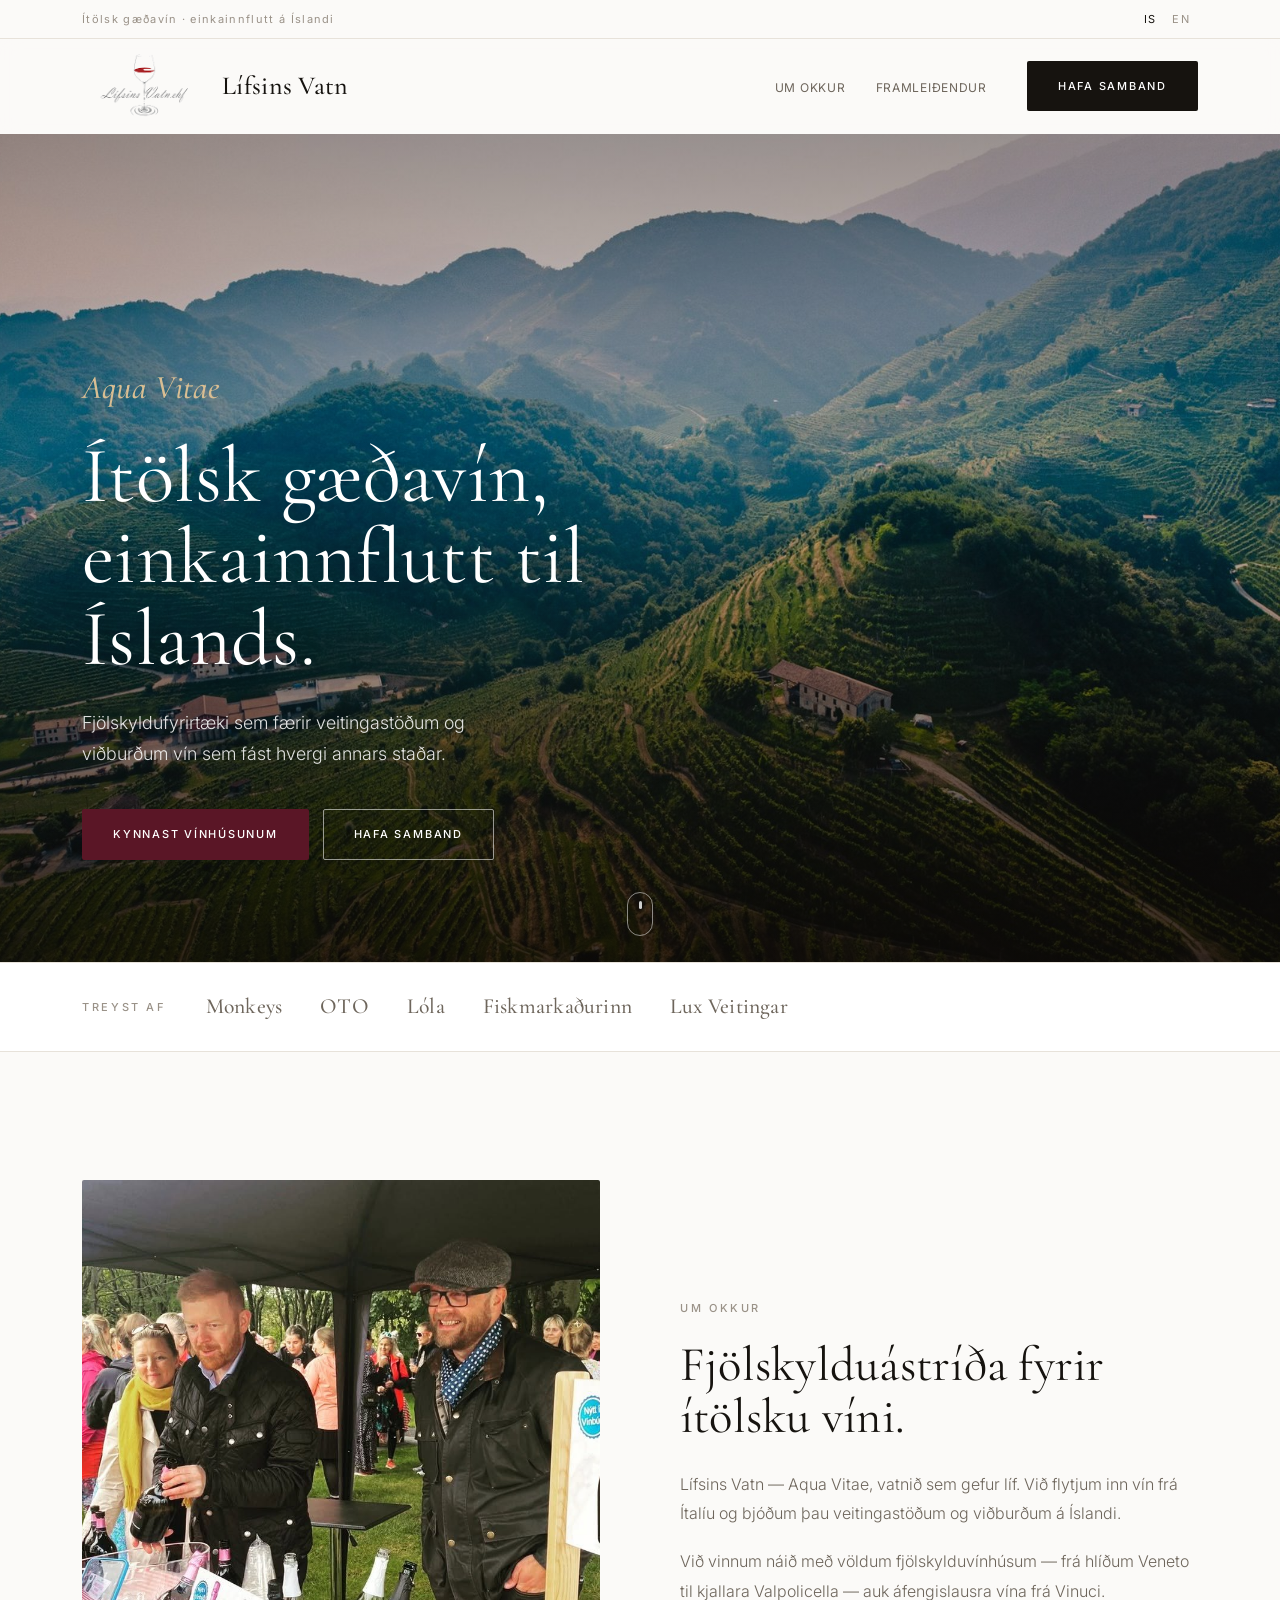
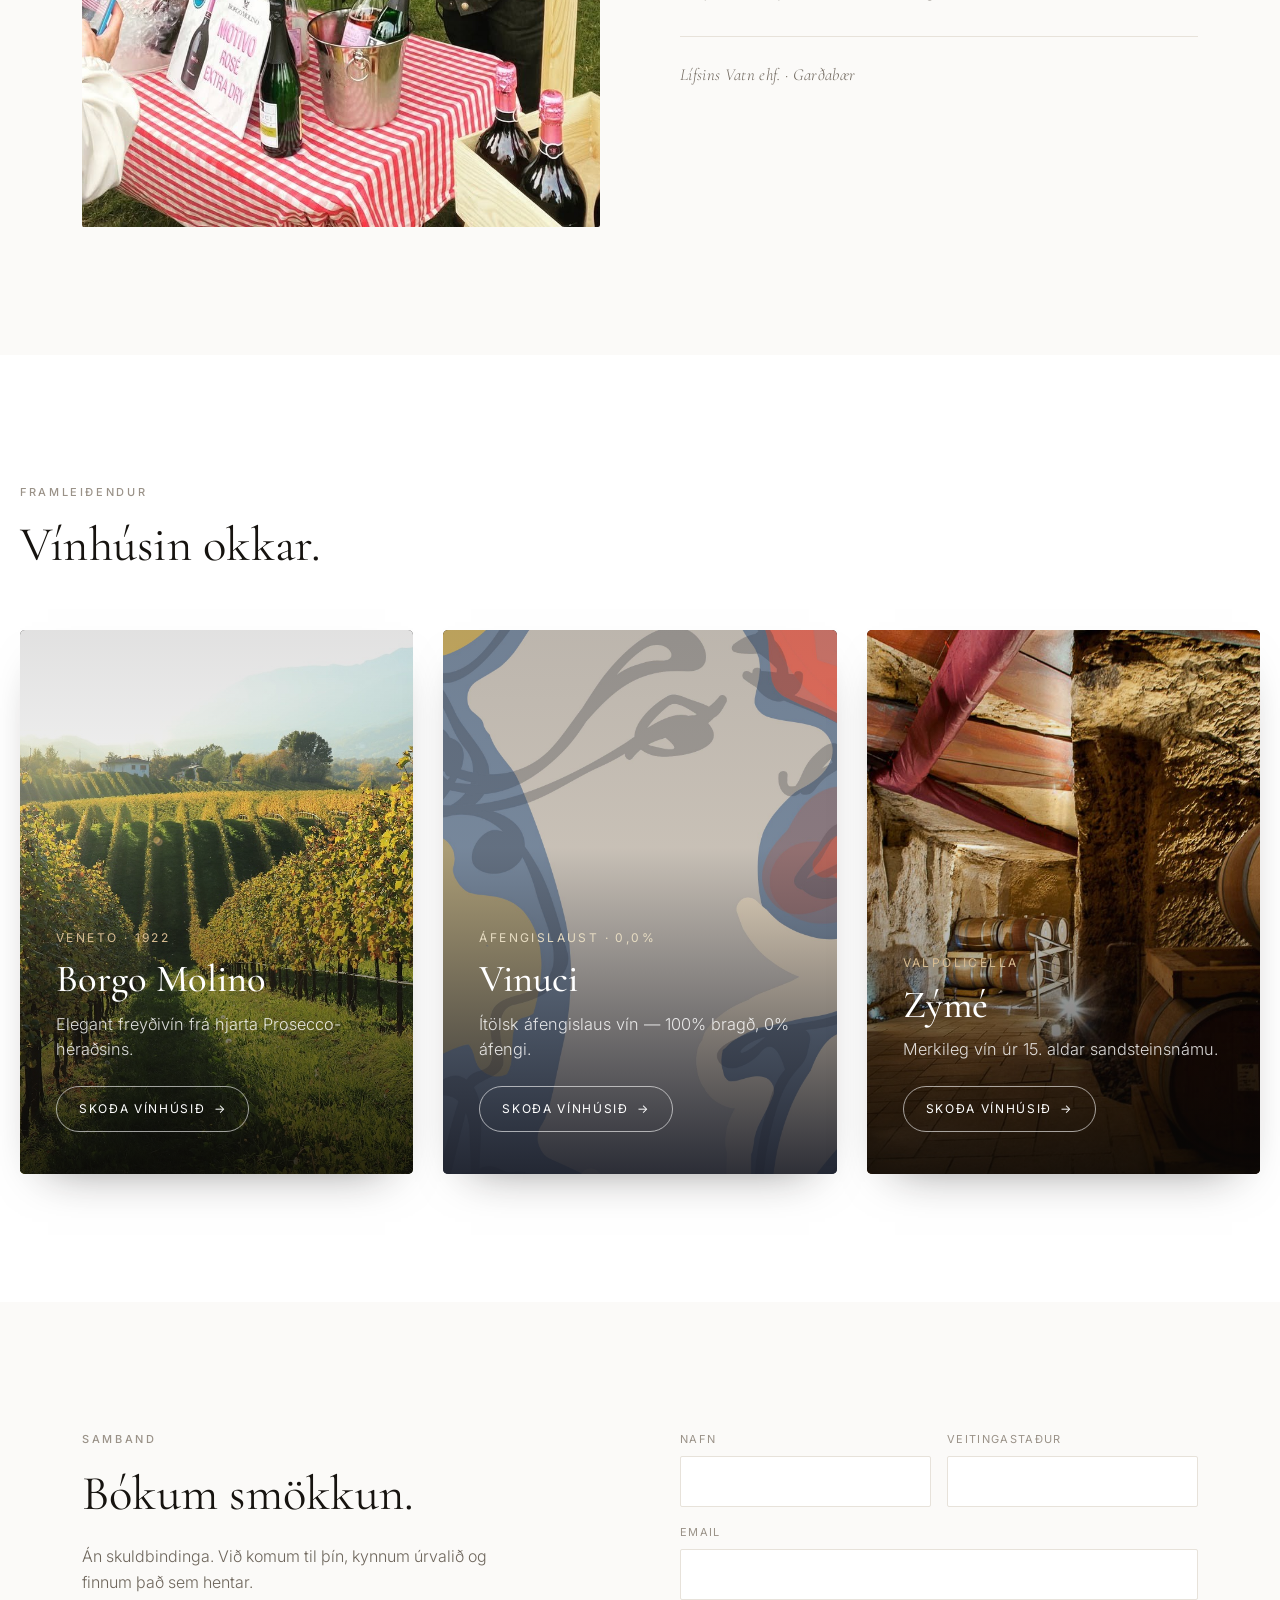
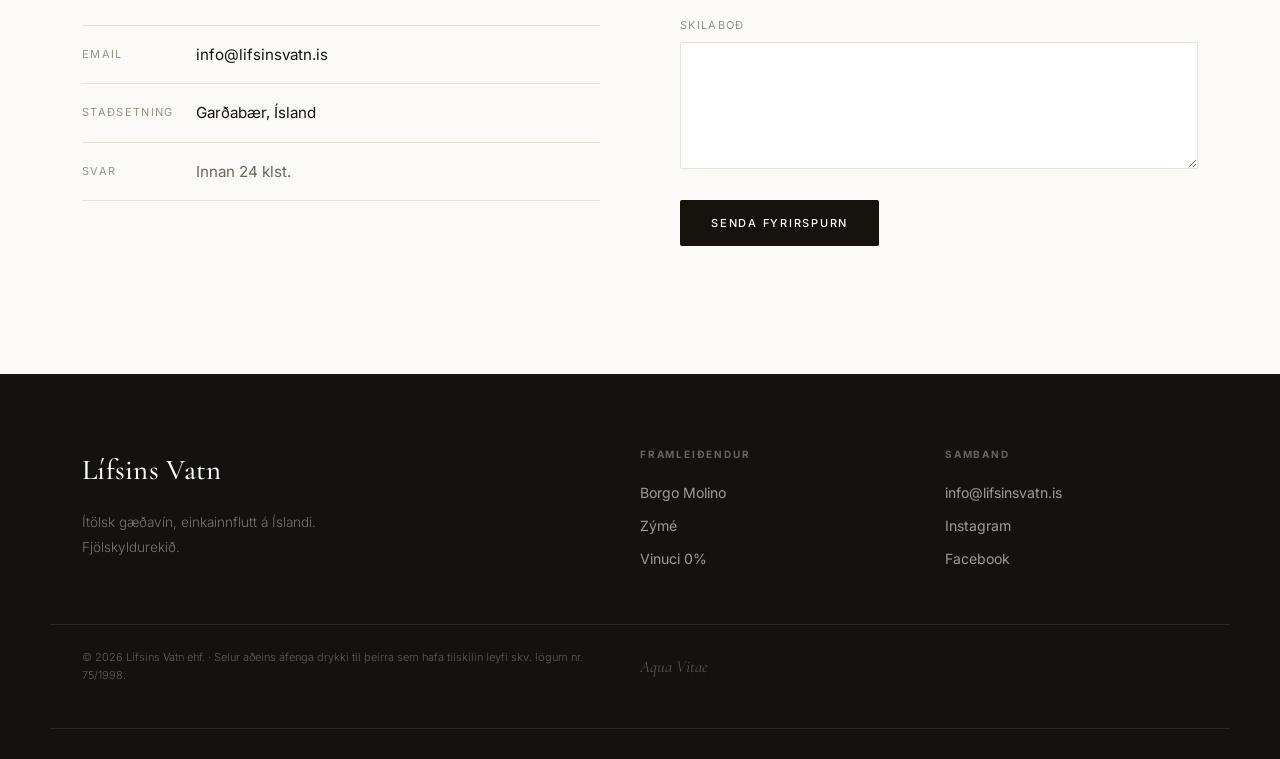
==== index.html @ 1698324d "Initial commit — Lífsins Vatn marketing site Static bilingual (IS/EN) site: homepage (index.html) + " ====
<!DOCTYPE html>
<html lang="is">
<head>
<meta charset="UTF-8">
<meta name="viewport" content="width=device-width, initial-scale=1.0">
<title>Lífsins Vatn — Ítölsk gæðavín</title>
<meta name="description" content="Lífsins Vatn ehf. — einkainnflutningur á ítölskum gæðavínum til Íslands. Freyðivín frá Borgo Molino (Valdobbiadene Prosecco), merkileg vín frá Zýmé í Valpolicella og áfengislaus Vinuci-vín. Fyrir veitingastaði, viðburði og einstaklinga.">
<link rel="canonical" href="https://lifsinsvatn.is/">
<meta name="robots" content="index, follow, max-image-preview:large">
<meta name="author" content="Lífsins Vatn ehf">
<meta name="theme-color" content="#5A1626">
<link rel="icon" href="lifsinsvatn_logo_t.png">
<link rel="apple-touch-icon" href="lifsinsvatn_logo_t.png">

<!-- Open Graph -->
<meta property="og:type" content="website">
<meta property="og:site_name" content="Lífsins Vatn">
<meta property="og:locale" content="is_IS">
<meta property="og:locale:alternate" content="en_US">
<meta property="og:url" content="https://lifsinsvatn.is/">
<meta property="og:title" content="Lífsins Vatn — Ítölsk gæðavín, einkainnflutt til Íslands">
<meta property="og:description" content="Ítölsk gæðavín frá völdum fjölskylduvínhúsum — Borgo Molino, Zýmé og áfengislaus Vinuci. Einkainnflutt til Íslands.">
<meta property="og:image" content="https://lifsinsvatn.is/lifsinsvatn_presentation.jpg">
<meta property="og:image:alt" content="Lífsins Vatn kynnir ítölsk vín á viðburði á Íslandi">

<!-- Twitter / X card -->
<meta name="twitter:card" content="summary_large_image">
<meta name="twitter:title" content="Lífsins Vatn — Ítölsk gæðavín">
<meta name="twitter:description" content="Ítölsk gæðavín frá völdum fjölskylduvínhúsum — einkainnflutt til Íslands af Lífsins Vatn.">
<meta name="twitter:image" content="https://lifsinsvatn.is/lifsinsvatn_presentation.jpg">

<!-- STRUCTURED DATA (JSON-LD) — Organization hub + WebSite + producers. Mirrors visible content. -->
<script type="application/ld+json">
{
  "@context": "https://schema.org",
  "@graph": [
    {
      "@type": "Organization",
      "@id": "https://lifsinsvatn.is/#organization",
      "name": "Lífsins Vatn ehf",
      "alternateName": "Aqua Vitae",
      "url": "https://lifsinsvatn.is/",
      "email": "info@lifsinsvatn.is",
      "telephone": "+354 694 5257",
      "logo": "https://lifsinsvatn.is/lifsinsvatn_logo_t.png",
      "image": "https://lifsinsvatn.is/lifsinsvatn_presentation.jpg",
      "description": "Einkainnflutningur á ítölskum gæðavínum til Íslands — freyðivín, kyrrvín og áfengislaus vín frá völdum fjölskylduvínhúsum.",
      "address": { "@type": "PostalAddress", "addressLocality": "Garðabær", "addressCountry": "IS" },
      "sameAs": [
        "https://www.instagram.com/lifsinsvatn/",
        "https://www.facebook.com/L%C3%ADfsins-Vatn-107745314485061/"
      ]
    },
    {
      "@type": "WebSite",
      "@id": "https://lifsinsvatn.is/#website",
      "url": "https://lifsinsvatn.is/",
      "name": "Lífsins Vatn",
      "inLanguage": "is",
      "publisher": { "@id": "https://lifsinsvatn.is/#organization" }
    },
    {
      "@type": "WebPage",
      "@id": "https://lifsinsvatn.is/#webpage",
      "url": "https://lifsinsvatn.is/",
      "name": "Lífsins Vatn — Ítölsk gæðavín",
      "description": "Einkainnflutningur á ítölskum gæðavínum til Íslands — Borgo Molino, Zýmé og Vinuci.",
      "inLanguage": "is",
      "isPartOf": { "@id": "https://lifsinsvatn.is/#website" },
      "about": { "@id": "https://lifsinsvatn.is/#organization" }
    },
    {
      "@type": "ItemList",
      "name": "Vínhúsin okkar",
      "itemListElement": [
        { "@type": "ListItem", "position": 1, "name": "Borgo Molino", "url": "https://lifsinsvatn.is/borgo-molino.html" },
        { "@type": "ListItem", "position": 2, "name": "Vinuci", "url": "https://lifsinsvatn.is/vinuci.html" },
        { "@type": "ListItem", "position": 3, "name": "Zýmé", "url": "https://lifsinsvatn.is/zyme.html" }
      ]
    }
  ]
}
</script>
<link rel="preconnect" href="https://fonts.googleapis.com">
<link rel="preconnect" href="https://fonts.gstatic.com" crossorigin>
<link href="https://fonts.googleapis.com/css2?family=Cormorant+Garamond:ital,wght@0,400;0,500;0,600;1,400;1,500&family=Inter:wght@300;400;500;600&display=swap" rel="stylesheet">
<style>
*,*::before,*::after{box-sizing:border-box;margin:0;padding:0}
html{scroll-behavior:smooth;-webkit-font-smoothing:antialiased;text-rendering:optimizeLegibility}
:root{
  --bg:#FBFAF8;--ink:#16130F;--muted:#6E665C;--faint:#9A9288;--line:#E7E2DA;
  --wine:#5A1626;--gold:#B08D57;--gold-lt:#D9BE93;--dark:#141110;--white:#fff;
  --serif:'Cormorant Garamond',Georgia,'Times New Roman',serif;
  --sans:'Inter',system-ui,Arial,sans-serif;
}
body{font-family:var(--sans);background:var(--bg);color:var(--ink);line-height:1.65;font-weight:400}
a{color:inherit;text-decoration:none}
img{display:block;max-width:100%}
.wrap{max-width:1180px;margin:0 auto;padding:0 32px}

h1,h2,h3,.h1,.h2{font-family:var(--serif)}
.eyebrow{font-family:var(--sans);font-size:11px;letter-spacing:.24em;text-transform:uppercase;color:var(--faint);font-weight:500}
.h1{font-weight:400;font-size:clamp(2.9rem,6.2vw,5.8rem);letter-spacing:.005em;line-height:1.03}
.h2{font-weight:400;font-size:clamp(2.1rem,3.8vw,3.4rem);letter-spacing:.005em;line-height:1.08}
.lead{color:var(--muted);font-size:1.08rem;font-weight:300;line-height:1.75}
.muted{color:var(--muted)}
.section{padding:clamp(80px,10vw,140px) 0}
.btn{display:inline-block;font-family:var(--sans);font-size:11px;letter-spacing:.16em;text-transform:uppercase;font-weight:500;padding:15px 30px;border-radius:2px;transition:.25s ease;border:1px solid transparent;cursor:pointer}
.btn-dark{background:var(--ink);color:#fff}.btn-dark:hover{background:#000}
.btn-wine{background:var(--wine);color:#fff}.btn-wine:hover{background:#480f1d}
.btn-line{border-color:var(--line);color:var(--ink)}.btn-line:hover{border-color:var(--ink)}
.btn-light{border-color:rgba(255,255,255,.55);color:#fff}.btn-light:hover{background:#fff;color:var(--ink);border-color:#fff}
.sec-head{max-width:700px;margin-bottom:58px}
.sec-head .eyebrow{display:block;margin-bottom:18px}
.sec-head h2{margin-bottom:16px}

/* reveal */
.reveal{opacity:0;transform:translateY(26px);transition:opacity 1s cubic-bezier(.2,.6,.2,1),transform 1s cubic-bezier(.2,.6,.2,1)}
.reveal.in{opacity:1;transform:none}

/* topbar + nav */
.topbar{border-bottom:1px solid var(--line);font-size:11px;letter-spacing:.12em;color:var(--faint)}
.topbar .wrap{display:flex;justify-content:space-between;align-items:center;height:38px}
.lang button{background:none;border:none;font:inherit;color:var(--faint);cursor:pointer;padding:2px 8px;letter-spacing:.12em}
.lang button.active{color:var(--ink)}
.nav{position:sticky;top:0;z-index:100;background:rgba(251,250,248,.86);backdrop-filter:blur(10px);border-bottom:1px solid transparent;transition:border-color .3s,box-shadow .3s,height .3s}
.nav.scrolled{border-bottom-color:var(--line);box-shadow:0 8px 30px rgba(20,16,12,.05)}
.nav .wrap{display:flex;align-items:center;height:94px;gap:40px;transition:height .3s}
.nav.scrolled .wrap{height:76px}
.nav-logo{display:flex;align-items:center;gap:14px}.nav-logo img{height:64px;width:auto;transition:height .3s}.nav.scrolled .nav-logo img{height:52px}
.nav-name{font-family:var(--serif);font-size:26px;letter-spacing:.01em;font-weight:500;color:var(--ink);white-space:nowrap}
.nav-links{display:flex;gap:30px;margin-left:auto;list-style:none}
.nav-links a{font-size:12px;letter-spacing:.06em;text-transform:uppercase;color:var(--muted);position:relative;transition:.2s}
.nav-links a::after{content:'';position:absolute;left:0;bottom:-6px;width:0;height:1px;background:var(--wine);transition:width .3s ease}
.nav-links a:hover{color:var(--ink)}.nav-links a:hover::after{width:100%}

/* hero */
.hero{position:relative;min-height:92vh;display:flex;align-items:flex-end;overflow:hidden;background:var(--dark)}
.hero-bg{position:absolute;inset:0;z-index:0}
.hero-bg img{width:100%;height:100%;object-fit:cover;object-position:center;transform:scale(1.04);animation:kenburns 26s ease-out infinite alternate}
@keyframes kenburns{to{transform:scale(1.16)}}
.hero::after{content:'';position:absolute;inset:0;z-index:1;background:linear-gradient(180deg,rgba(12,9,7,.42) 0%,rgba(12,9,7,.12) 38%,rgba(12,9,7,.55) 74%,rgba(12,9,7,.82) 100%)}
.hero-inner{position:relative;z-index:2;color:#fff;padding-top:120px;padding-bottom:clamp(60px,8vw,120px);width:100%}
.hero-tag{font-family:var(--serif);font-style:italic;font-weight:500;font-size:clamp(1.5rem,2.6vw,2.15rem);color:var(--gold-lt);display:block;margin-bottom:20px}
.hero-h1{color:#fff;max-width:15ch;margin-bottom:26px;text-shadow:0 2px 30px rgba(0,0,0,.25)}
.hero-lead{color:rgba(255,255,255,.86);max-width:440px;margin-bottom:40px;font-size:1.12rem}
.hero-btns{display:flex;gap:14px;flex-wrap:wrap}
.hero-tag,.hero-h1,.hero-lead,.hero-btns{opacity:0;transform:translateY(22px);animation:heroIn 1.1s cubic-bezier(.2,.6,.2,1) forwards}
.hero-h1{animation-delay:.18s}.hero-lead{animation-delay:.34s}.hero-btns{animation-delay:.5s}
@keyframes heroIn{to{opacity:1;transform:none}}
.hero-scroll{position:absolute;left:50%;bottom:26px;transform:translateX(-50%);z-index:3;width:26px;height:44px;border:1px solid rgba(255,255,255,.5);border-radius:14px;display:flex;justify-content:center;padding-top:8px}
.hero-scroll span{width:3px;height:8px;border-radius:2px;background:rgba(255,255,255,.8);animation:scrolldot 1.8s ease-in-out infinite}
@keyframes scrolldot{0%{opacity:0;transform:translateY(-4px)}40%{opacity:1}80%,100%{opacity:0;transform:translateY(9px)}}

/* trusted */
.trusted{border-top:1px solid var(--line);border-bottom:1px solid var(--line);background:#fff}
.trusted .wrap{display:flex;align-items:center;gap:40px;flex-wrap:wrap;padding:26px 32px}
.trusted-names{display:flex;gap:38px;flex-wrap:wrap;color:var(--muted)}
.trusted-names span{font-family:var(--serif);font-size:1.35rem;font-weight:500;letter-spacing:.01em}

/* about */
.about{display:grid;grid-template-columns:1fr 1fr;gap:80px;align-items:center}
.about-media{position:relative}
.about-media .m-main{aspect-ratio:4/5;overflow:hidden;border-radius:2px}
.about-media .m-main img{width:100%;height:100%;object-fit:cover;object-position:center}
.about-media .m-small{position:absolute;left:-30px;bottom:-30px;width:46%;aspect-ratio:4/5;overflow:hidden;border-radius:2px;border:7px solid var(--bg)}
.about-media .m-small img{width:100%;height:100%;object-fit:cover}
.about-body .eyebrow{margin-bottom:22px;display:block}
.about-body h2{margin-bottom:26px}
.about-body p{color:var(--muted);margin-bottom:18px;font-weight:300;line-height:1.85}
.about-sign{margin-top:30px;padding-top:22px;border-top:1px solid var(--line);font-family:var(--serif);font-style:italic;font-size:1.05rem;letter-spacing:.02em;color:var(--muted)}

/* producers */
.producers{display:grid;grid-template-columns:repeat(3,1fr)}
.producer{padding:38px 32px 38px 0;border-top:1px solid var(--ink);transition:background .3s}
.producer:not(:last-child){border-right:1px solid var(--line);padding-right:34px}
.producer:not(:first-child){padding-left:34px}
.producer .pr-region{font-size:11px;letter-spacing:.16em;text-transform:uppercase;color:var(--faint);margin-bottom:16px}
.producer h3{font-family:var(--serif);font-size:2.1rem;font-weight:500;margin-bottom:16px;line-height:1.05}
.producer p{color:var(--muted);font-size:.95rem;font-weight:300;line-height:1.8;margin-bottom:24px}
.pr-link{font-size:12px;letter-spacing:.06em;text-transform:uppercase;color:var(--ink);border-bottom:1px solid var(--gold);padding-bottom:4px;transition:.2s}
.pr-link:hover{color:var(--wine);border-color:var(--wine)}
.pr-links{display:flex;flex-direction:column;gap:11px;align-items:flex-start}
.pr-ext{font-size:11px;letter-spacing:.06em;color:var(--faint);transition:.2s}
.pr-ext:hover{color:var(--wine)}
#producers .wrap{max-width:1440px;padding:0 20px}
  .estates{display:grid;grid-template-columns:repeat(3,1fr);gap:30px}
.estate-card{position:relative;display:block;aspect-ratio:3/4.15;overflow:hidden;border-radius:5px;background:#141110;box-shadow:0 20px 46px -28px rgba(20,17,16,.55);transition:transform .5s ease,box-shadow .5s ease}
  .estate-card:hover{transform:translateY(-9px);box-shadow:0 40px 70px -32px rgba(20,17,16,.62)}
.estate-card img{position:absolute;inset:0;width:100%;height:100%;object-fit:cover;transition:transform 1.2s ease}
.estate-card:hover img{transform:scale(1.06)}
.estate-card::after{content:'';position:absolute;inset:0;background:linear-gradient(180deg,rgba(10,8,6,.12) 0%,rgba(10,8,6,.04) 38%,rgba(10,8,6,.86) 100%)}
.estate-card.dark{background:radial-gradient(130% 100% at 50% 22%,#2b2023 0%,#100b0c 72%)}
.estate-card.dark img{object-fit:contain;object-position:50% 34%;padding:26px}
.estate-card.dark::after{background:linear-gradient(180deg,transparent 0%,transparent 46%,rgba(12,9,7,.92) 100%)}
.estate-card.art::after{background:linear-gradient(180deg,rgba(40,44,58,.10) 0%,rgba(40,44,58,.03) 40%,rgba(26,29,40,.90) 100%)}
.estate-card.art .ec-region{color:#E7DCC2}
.ec-body{position:absolute;left:0;right:0;bottom:0;z-index:2;padding:42px 36px;color:#fff}
.ec-region{font-size:12px;letter-spacing:.2em;text-transform:uppercase;color:var(--gold-lt);margin-bottom:13px}
.estate-card h3{font-family:var(--serif);font-size:clamp(2.4rem,2.6vw,3.1rem);font-weight:500;line-height:1.02;margin-bottom:12px;color:#fff}
.estate-card .ec-body p{font-size:1.02rem;font-weight:300;color:rgba(255,255,255,.84);line-height:1.55;margin-bottom:24px}
.ec-view{display:inline-flex;align-items:center;gap:8px;font-size:12px;letter-spacing:.14em;text-transform:uppercase;color:#fff;border:1px solid rgba(255,255,255,.6);border-radius:100px;padding:12px 22px;transition:background .3s,color .3s,border-color .3s}
  .estate-card:hover .ec-view{background:#fff;color:#141110;border-color:#fff}
.ec-view::after{content:'→';display:inline-block;transition:transform .3s}
.estate-card:hover .ec-view::after{transform:translateX(4px)}
@media(max-width:880px){.estates{grid-template-columns:1fr}}

/* categories */
.cats{display:grid;grid-template-columns:repeat(3,1fr);gap:1px;background:var(--line);border:1px solid var(--line)}
.cat{background:#fff;padding:34px 30px;transition:background .3s}
.cat:hover{background:#FCFBF9}
.cat h4{font-family:var(--serif);font-size:1.45rem;font-weight:500;margin-bottom:10px}
.cat p{color:var(--muted);font-size:.9rem;font-weight:300;line-height:1.65}

/* feature */
.feature-inner{display:grid;grid-template-columns:1.1fr .9fr;gap:64px;align-items:center}
.feature-media{aspect-ratio:4/3;overflow:hidden;border-radius:2px;background:#ECE7E0}
.feature-media img{width:100%;height:100%;object-fit:cover;object-position:center;transition:transform 1.2s ease}
.feature-media:hover img{transform:scale(1.05)}
.feature-text .eyebrow{display:block;margin-bottom:16px}
.feature-text h2{margin-bottom:14px}

/* jeroboam */
.jero{background:var(--dark);color:#fff}
.jero .wrap{display:grid;grid-template-columns:auto 1fr;gap:72px;align-items:center}
.jero .eyebrow{color:var(--gold-lt);margin-bottom:20px;display:block}
.jero h2{color:#fff;margin-bottom:20px}
.jero p{color:rgba(255,255,255,.62);font-weight:300;max-width:520px;margin-bottom:30px}
.jero-specs{display:flex;gap:52px;flex-wrap:wrap;padding-top:26px;border-top:1px solid rgba(255,255,255,.14)}
.jero-spec .k{font-size:10px;letter-spacing:.16em;text-transform:uppercase;color:rgba(255,255,255,.4);margin-bottom:8px}
.jero-spec .v{font-family:var(--serif);font-size:1.4rem}
.jero-media{display:flex;justify-content:center}.jero-media img{height:clamp(300px,40vw,480px);width:auto;filter:drop-shadow(0 26px 50px rgba(0,0,0,.6))}

/* venues */
.venues-grid{display:grid;grid-template-columns:repeat(3,1fr);gap:44px}
.venue .vn-num{font-family:var(--serif);font-size:2.4rem;color:var(--gold);letter-spacing:.02em;margin-bottom:16px;line-height:1}
.venue h3{font-family:var(--serif);font-size:1.5rem;font-weight:500;margin-bottom:12px}
.venue p{color:var(--muted);font-size:.93rem;font-weight:300;line-height:1.75}

/* vinuci */
.vinuci{background:#F4F1EC;position:relative}
.vinuci::before{content:'';position:absolute;top:0;left:0;right:0;height:3px;background:linear-gradient(90deg,var(--wine),var(--gold))}
.vinuci .wrap{display:grid;grid-template-columns:1fr 1fr;gap:72px;align-items:center}
.vinuci .eyebrow{margin-bottom:20px;display:block;color:var(--wine)}
.vinuci h2{margin-bottom:20px}
.vinuci p{color:var(--muted);font-weight:300;margin-bottom:28px;max-width:440px}
.vinuci-list{list-style:none;display:flex;flex-wrap:wrap;gap:9px}
.vinuci-list li{font-size:12px;letter-spacing:.05em;color:var(--muted);border:1px solid var(--line);background:#fff;padding:8px 14px;border-radius:2px}
.vinuci-media{aspect-ratio:3/2;overflow:hidden;border-radius:2px;background:#ECE7E0}.vinuci-media img{width:100%;height:100%;object-fit:cover;object-position:center}

/* news */
.news-grid{display:grid;grid-template-columns:repeat(3,1fr);gap:36px}
.post{border-top:1px solid var(--ink);padding-top:24px}
.post .post-date{font-size:11px;letter-spacing:.14em;text-transform:uppercase;color:var(--faint);margin-bottom:16px}
.post h3{font-family:var(--serif);font-size:1.5rem;font-weight:500;margin-bottom:12px;line-height:1.2}
.post p{color:var(--muted);font-size:.92rem;font-weight:300;line-height:1.75}

/* contact */
.contact{display:grid;grid-template-columns:1fr 1fr;gap:80px;align-items:start}
.contact .eyebrow{margin-bottom:20px;display:block}
.contact h2{margin-bottom:22px}
.contact-left p{color:var(--muted);font-weight:300;margin-bottom:30px;max-width:420px}
.cdetail{display:flex;gap:18px;padding:16px 0;border-top:1px solid var(--line);font-size:.95rem}
.cdetail:last-of-type{border-bottom:1px solid var(--line)}
.cdetail .k{width:96px;flex-shrink:0;font-size:11px;letter-spacing:.12em;text-transform:uppercase;color:var(--faint);padding-top:3px}
.form{display:flex;flex-direction:column;gap:16px}
.form .row2{display:grid;grid-template-columns:1fr 1fr;gap:16px}
.form label{font-size:11px;letter-spacing:.12em;text-transform:uppercase;color:var(--faint);display:block;margin-bottom:8px}
.form input,.form textarea{width:100%;font:inherit;font-size:.95rem;color:var(--ink);background:#fff;border:1px solid var(--line);border-radius:2px;padding:12px 14px;transition:.2s;outline:none}
.form input:focus,.form textarea:focus{border-color:var(--wine)}
.form button{margin-top:8px;align-self:flex-start}

/* footer */
.footer{background:var(--dark);color:#fff;padding:72px 0 30px}
.footer .wrap{display:grid;grid-template-columns:2fr 1fr 1fr;gap:52px;padding-bottom:44px;border-bottom:1px solid rgba(255,255,255,.1)}
.footer .f-brand{font-family:var(--serif);font-size:1.8rem;letter-spacing:.01em;font-weight:500;color:#fff;margin-bottom:16px}
.footer .f-desc{color:rgba(255,255,255,.42);font-size:.85rem;font-weight:300;line-height:1.85;max-width:300px}
.footer .f-col h4{font-size:10px;letter-spacing:.18em;text-transform:uppercase;color:rgba(255,255,255,.35);margin-bottom:18px}
.footer .f-col a{display:block;color:rgba(255,255,255,.58);font-size:.88rem;margin-bottom:10px;transition:.2s}
.footer .f-col a:hover{color:var(--gold-lt)}
.footer-bottom{display:flex;justify-content:space-between;gap:24px;padding-top:24px;align-items:center}
.footer-bottom p{font-size:11px;color:rgba(255,255,255,.32);font-weight:300;line-height:1.6;max-width:620px}

.en-t{display:none}.is-t{display:inline}
body.en .is-t{display:none}body.en .en-t{display:inline}

@media(max-width:880px){
  .hero{min-height:88vh}
  .hero-inner{padding-top:90px}
  .about,.contact,.jero .wrap,.vinuci .wrap,.feature-inner{grid-template-columns:1fr;gap:44px}
  .about-media .m-small{position:relative;left:0;bottom:0;width:60%;margin:-18% auto 0 0;border-width:0}
  .producers,.cats,.venues-grid,.news-grid{grid-template-columns:1fr}
  .producer{padding:28px 0;border-right:none!important}
  .jero .wrap{grid-template-columns:1fr}
  .jero-media img{height:320px}
  .footer .wrap{grid-template-columns:1fr 1fr}
  .nav-links{display:none}.nav-name{font-size:20px}.nav-logo img{height:54px}
}
@media(prefers-reduced-motion:reduce){
  .reveal{opacity:1;transform:none;transition:none}
  .hero-bg img{animation:none;transform:none}
  .hero-tag,.hero-h1,.hero-lead,.hero-btns{opacity:1;transform:none;animation:none}
  .hero-scroll span{animation:none}
}
</style>
</head>
<body>

<div class="topbar">
  <div class="wrap">
    <span><span class="is-t">Ítölsk gæðavín · einkainnflutt á Íslandi</span><span class="en-t">Italian fine wines · exclusively imported to Iceland</span></span>
    <span class="lang"><button id="btnIs" class="active" onclick="setLang('is')">IS</button><button id="btnEn" onclick="setLang('en')">EN</button></span>
  </div>
</div>

<nav class="nav">
  <div class="wrap">
    <a href="#" class="nav-logo"><img src="[data-uri]" alt="Lífsins Vatn ehf"><span class="nav-name">Lífsins Vatn</span></a>
    <ul class="nav-links">
      <li><a href="#about"><span class="is-t">Um okkur</span><span class="en-t">About</span></a></li>
      <li><a href="#producers"><span class="is-t">Framleiðendur</span><span class="en-t">Producers</span></a></li>
    </ul>
    <a href="#contact" class="btn btn-dark"><span class="is-t">Hafa samband</span><span class="en-t">Get in touch</span></a>
  </div>
</nav>

<header class="hero">
  <div class="hero-bg"><img src="[data-uri]" alt="Víngarðahæðir Valdobbiadene í Prosecco-héraðinu, Veneto"></div>
  <div class="wrap hero-inner">
    <span class="hero-tag">Aqua Vitae</span>
    <h1 class="h1 hero-h1"><span class="is-t">Ítölsk gæðavín,<br>einkainnflutt til Íslands.</span><span class="en-t">Italian fine wines,<br>exclusively imported to Iceland.</span></h1>
    <p class="lead hero-lead"><span class="is-t">Fjölskyldufyrirtæki sem færir veitingastöðum og viðburðum vín sem fást hvergi annars staðar.</span><span class="en-t">A family company bringing restaurants and events wines available nowhere else.</span></p>
    <div class="hero-btns">
      <a href="#producers" class="btn btn-wine"><span class="is-t">Kynnast vínhúsunum</span><span class="en-t">Meet the estates</span></a>
      <a href="#contact" class="btn btn-light"><span class="is-t">Hafa samband</span><span class="en-t">Get in touch</span></a>
    </div>
  </div>
  <a href="#about" class="hero-scroll" aria-label="Scroll down"><span></span></a>
</header>

<div class="trusted">
  <div class="wrap">
    <span class="eyebrow"><span class="is-t">Treyst af</span><span class="en-t">Trusted by</span></span>
    <div class="trusted-names"><span>Monkeys</span><span>OTO</span><span>Lóla</span><span>Fiskmarkaðurinn</span><span>Lux Veitingar</span></div>
  </div>
</div>

<section class="section" id="about">
  <div class="wrap about">
    <div class="about-media reveal">
      <div class="m-main"><img src="[data-uri]" alt="Lífsins Vatn kynnir vínin á viðburði"></div>
    </div>
    <div class="about-body reveal">
      <span class="eyebrow"><span class="is-t">Um okkur</span><span class="en-t">About</span></span>
      <h2 class="h2"><span class="is-t">Fjölskylduástríða fyrir ítölsku víni.</span><span class="en-t">A family passion for Italian wine.</span></h2>
      <p><span class="is-t">Lífsins Vatn — Aqua Vitae, vatnið sem gefur líf. Við flytjum inn vín frá Ítalíu og bjóðum þau veitingastöðum og viðburðum á Íslandi.</span><span class="en-t">Lífsins Vatn — Aqua Vitae, the water that gives life. We import wines from Italy and offer them to restaurants and events across Iceland.</span></p>
      <p><span class="is-t">Við vinnum náið með völdum fjölskylduvínhúsum — frá hlíðum Veneto til kjallara Valpolicella — auk áfengislausra vína frá Vinuci.</span><span class="en-t">We work closely with a few hand-picked family estates — from the hills of Veneto to the cellars of Valpolicella — alongside dealcoholized wines from Vinuci.</span></p>
      <p class="about-sign">Lífsins Vatn ehf. · Garðabær</p>
    </div>
  </div>
</section>

<section class="section" id="producers" style="background:#fff">
  <div class="wrap">
    <div class="sec-head reveal">
      <span class="eyebrow"><span class="is-t">Framleiðendur</span><span class="en-t">Producers</span></span>
      <h2 class="h2"><span class="is-t">Vínhúsin okkar.</span><span class="en-t">The estates we work with.</span></h2>
    </div>
    <div class="estates">
      <a class="estate-card" href="borgo-molino.html">
        <img src="Borgo%20Molino/borgo_2.jpg" alt="Borgo Molino vineyards, Veneto">
        <div class="ec-body">
          <div class="ec-region">Veneto · 1922</div>
          <h3>Borgo Molino</h3>
          <p><span class="is-t">Elegant freyðivín frá hjarta Prosecco-héraðsins.</span><span class="en-t">Elegant sparkling from the heart of Prosecco country.</span></p>
          <span class="ec-view"><span class="is-t">Skoða vínhúsið</span><span class="en-t">View the estate</span></span>
        </div>
      </a>
      <a class="estate-card art" href="vinuci.html">
        <img src="Vinuci/art_card.jpg" alt="Vinuci brand artwork — cubist line-drawing in slate blue and mustard">
        <div class="ec-body">
          <div class="ec-region"><span class="is-t">Áfengislaust · 0,0%</span><span class="en-t">Dealcoholized · 0.0%</span></div>
          <h3>Vinuci</h3>
          <p><span class="is-t">Ítölsk áfengislaus vín — 100% bragð, 0% áfengi.</span><span class="en-t">Italian alcohol-free wine — 100% flavour, 0% alcohol.</span></p>
          <span class="ec-view"><span class="is-t">Skoða vínhúsið</span><span class="en-t">View the estate</span></span>
        </div>
      </a>
      <a class="estate-card" href="zyme.html">
        <img src="zyme_hero_cellar.jpg" alt="Zýmé's cellar carved into a 15th-century sandstone quarry">
        <div class="ec-body">
          <div class="ec-region">Valpolicella</div>
          <h3>Zýmé</h3>
          <p><span class="is-t">Merkileg vín úr 15. aldar sandsteinsnámu.</span><span class="en-t">Remarkable wines from a 15th-century quarry.</span></p>
          <span class="ec-view"><span class="is-t">Skoða vínhúsið</span><span class="en-t">View the estate</span></span>
        </div>
      </a>
    </div>
  </div>
</section>

<section class="section" id="contact">
  <div class="wrap contact">
    <div class="contact-left reveal">
      <span class="eyebrow"><span class="is-t">Samband</span><span class="en-t">Contact</span></span>
      <h2 class="h2"><span class="is-t">Bókum smökkun.</span><span class="en-t">Let's book a tasting.</span></h2>
      <p><span class="is-t">Án skuldbindinga. Við komum til þín, kynnum úrvalið og finnum það sem hentar.</span><span class="en-t">No obligation. We come to you, present the range, and find what fits.</span></p>
      <div class="cdetail"><div class="k">Email</div><div>info@lifsinsvatn.is</div></div>
      <div class="cdetail"><div class="k"><span class="is-t">Staðsetning</span><span class="en-t">Location</span></div><div>Garðabær, Ísland</div></div>
      <div class="cdetail"><div class="k"><span class="is-t">Svar</span><span class="en-t">Response</span></div><div class="muted"><span class="is-t">Innan 24 klst.</span><span class="en-t">Within 24 hours</span></div></div>
    </div>
    <form class="form reveal" onsubmit="return false">
      <div class="row2">
        <div><label><span class="is-t">Nafn</span><span class="en-t">Name</span></label><input type="text"></div>
        <div><label><span class="is-t">Veitingastaður</span><span class="en-t">Venue</span></label><input type="text"></div>
      </div>
      <div><label>Email</label><input type="email"></div>
      <div><label><span class="is-t">Skilaboð</span><span class="en-t">Message</span></label><textarea rows="4"></textarea></div>
      <button class="btn btn-dark"><span class="is-t">Senda fyrirspurn</span><span class="en-t">Send enquiry</span></button>
    </form>
  </div>
</section>

<footer class="footer">
  <div class="wrap">
    <div>
      <div class="f-brand">Lífsins Vatn</div>
      <p class="f-desc"><span class="is-t">Ítölsk gæðavín, einkainnflutt á Íslandi. Fjölskyldurekið.</span><span class="en-t">Italian fine wines, exclusively imported to Iceland. Family owned.</span></p>
    </div>
    <div class="f-col">
      <h4><span class="is-t">Framleiðendur</span><span class="en-t">Producers</span></h4>
      <a href="https://www.borgomolino.it" target="_blank" rel="noopener">Borgo Molino</a><a href="https://www.zyme.it" target="_blank" rel="noopener">Zýmé</a><a href="https://vinuci.com" target="_blank" rel="noopener">Vinuci 0%</a>
    </div>
    <div class="f-col">
      <h4><span class="is-t">Samband</span><span class="en-t">Contact</span></h4>
      <a href="mailto:info@lifsinsvatn.is">info@lifsinsvatn.is</a><a href="https://www.instagram.com/lifsinsvatn/" target="_blank" rel="noopener">Instagram</a><a href="https://www.facebook.com/L%C3%ADfsins-Vatn-107745314485061/" target="_blank" rel="noopener">Facebook</a>
    </div>
  </div>
  <div class="wrap footer-bottom">
    <p><span class="is-t">© 2026 Lífsins Vatn ehf. · Selur aðeins áfenga drykki til þeirra sem hafa tilskilin leyfi skv. lögum nr. 75/1998.</span><span class="en-t">© 2026 Lífsins Vatn ehf. · Sells alcoholic beverages only to those with the required licence under Act No. 75/1998.</span></p>
    <span style="font-family:var(--serif);font-style:italic;font-size:1.05rem;color:rgba(255,255,255,.28)">Aqua Vitae</span>
  </div>
</footer>

<script>
function setLang(l){
  document.body.classList.toggle('en', l==='en');
  document.getElementById('btnIs').classList.toggle('active', l==='is');
  document.getElementById('btnEn').classList.toggle('active', l==='en');
}
// nav shrink on scroll
var nav=document.querySelector('.nav');
function onScroll(){ nav.classList.toggle('scrolled', window.scrollY>10); }
window.addEventListener('scroll', onScroll, {passive:true}); onScroll();
// staggered reveal delays
document.querySelectorAll('[data-stagger]').forEach(function(group){
  group.querySelectorAll('.reveal').forEach(function(el,i){ el.style.transitionDelay=(i*110)+'ms'; });
});
// scroll reveal
var obs=new IntersectionObserver(function(entries){
  entries.forEach(function(e){ if(e.isIntersecting){ e.target.classList.add('in'); obs.unobserve(e.target); } });
},{threshold:0.12, rootMargin:'0px 0px -6% 0px'});
document.querySelectorAll('.reveal').forEach(function(el){ obs.observe(el); });
</script>
</body>
</html>
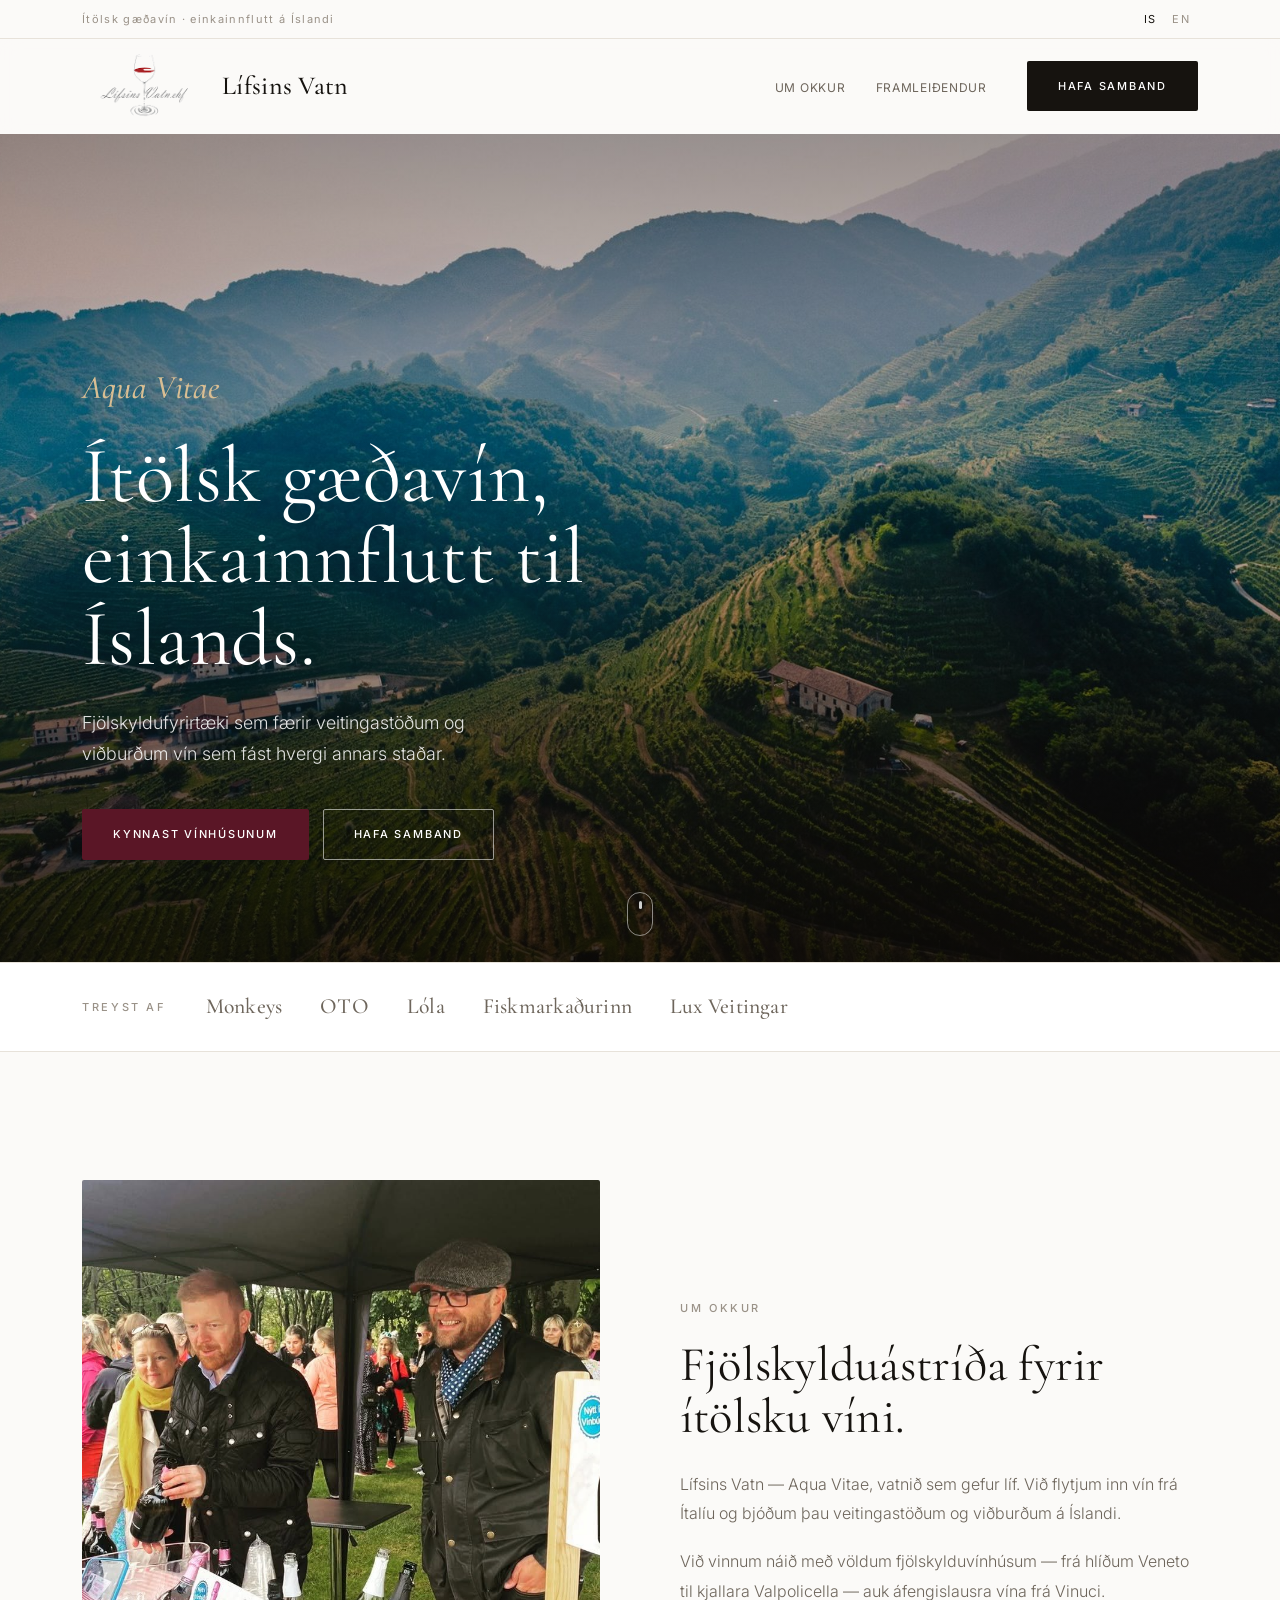
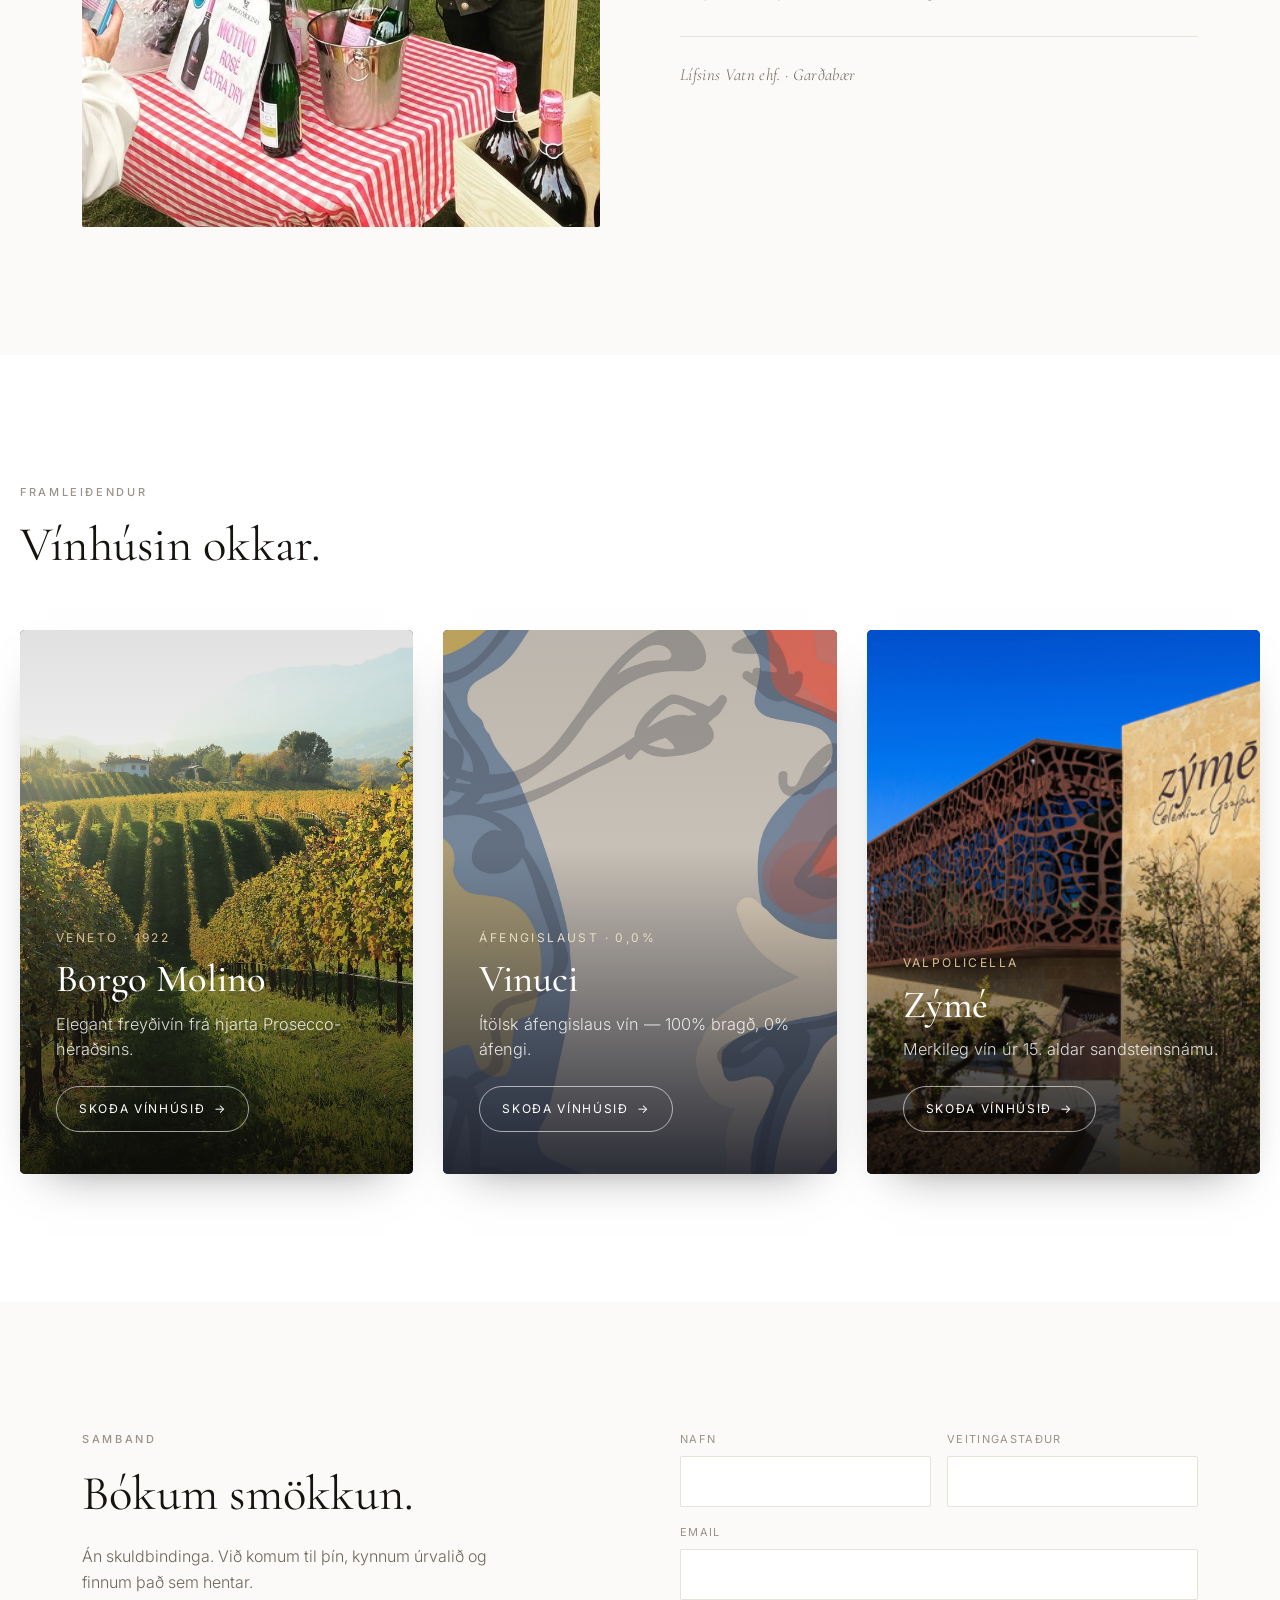
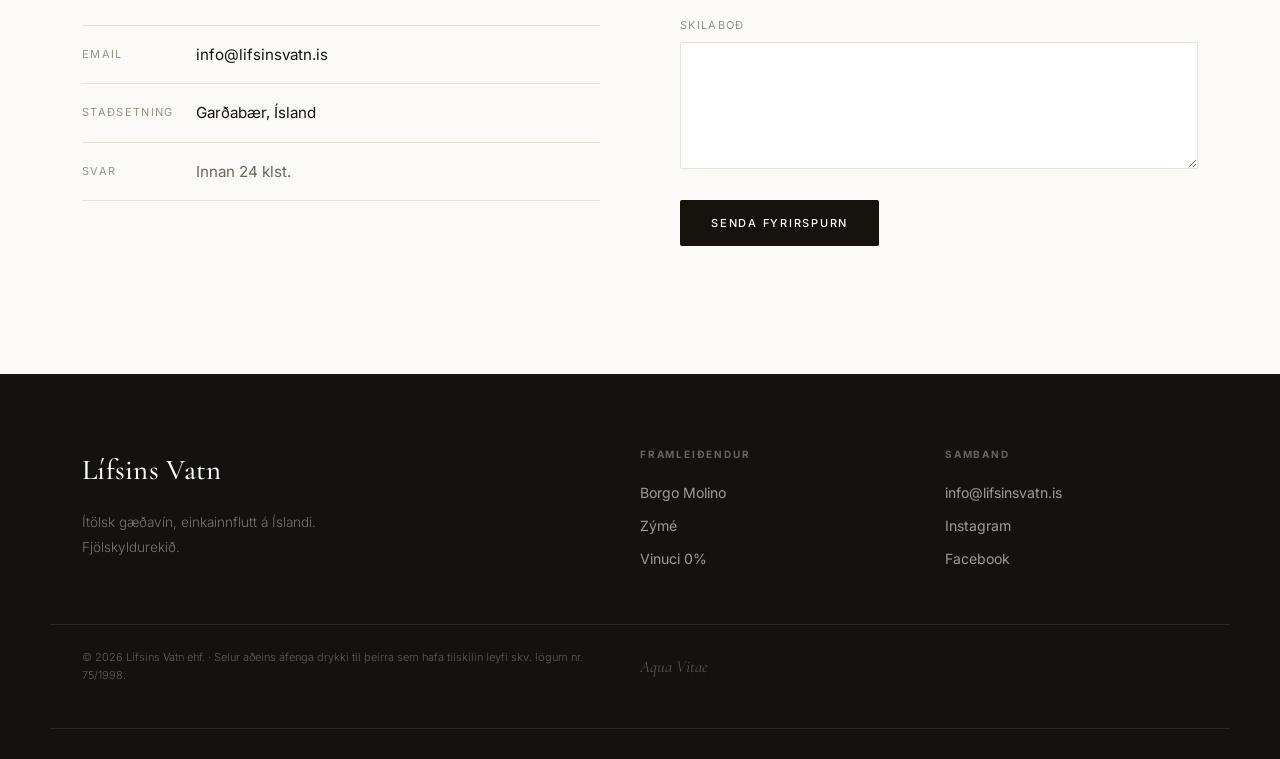
==== commit b1c9b875: "Add new Zýmé photos: winery hero + homepage card Co-Authored-By: Claude Opus 4.8 <noreply@anthropic." ====
--- a/index.html
+++ b/index.html
@@ -294,7 +294,13 @@
   .jero .wrap{grid-template-columns:1fr}
   .jero-media img{height:320px}
   .footer .wrap{grid-template-columns:1fr 1fr}
-  .nav-links{display:none}.nav-name{font-size:20px}.nav-logo img{height:54px}
+  .nav-links{display:none}.nav-name{font-size:18px}.nav-logo img{height:46px}
+  .nav .wrap{gap:12px;padding:0 16px;height:72px}
+  .nav-logo{gap:10px}
+  .nav .btn{margin-left:auto;padding:11px 15px;font-size:10px;letter-spacing:.08em;white-space:nowrap}
+}
+@media(max-width:360px){
+  .nav-name{display:none}
 }
 @media(prefers-reduced-motion:reduce){
   .reveal{opacity:1;transform:none;transition:none}
@@ -386,7 +392,7 @@
         </div>
       </a>
       <a class="estate-card" href="zyme.html">
-        <img src="zyme_hero_cellar.jpg" alt="Zýmé's cellar carved into a 15th-century sandstone quarry">
+        <img src="Zym%C3%A9/Zyme_card.jpg" alt="Zýmé winery with its Corten-steel lattice façade, Valpolicella">
         <div class="ec-body">
           <div class="ec-region">Valpolicella</div>
           <h3>Zýmé</h3>
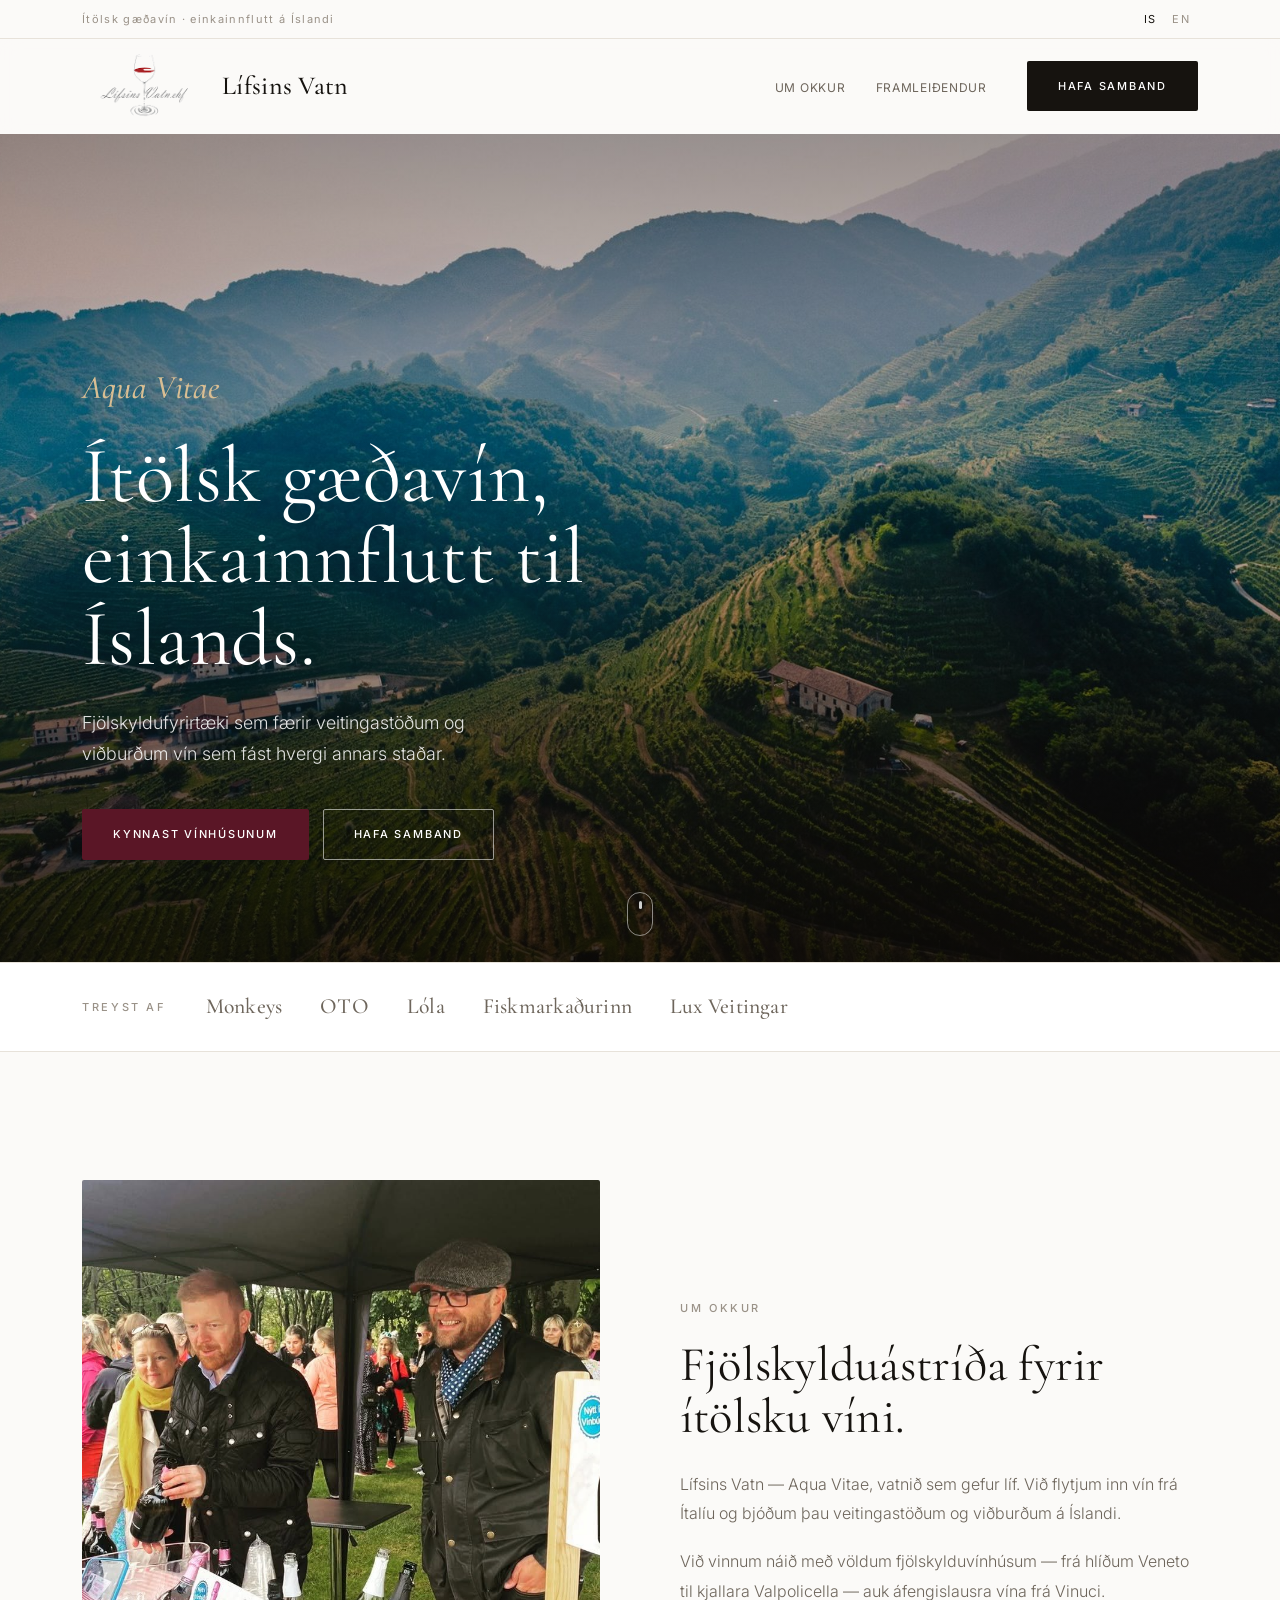
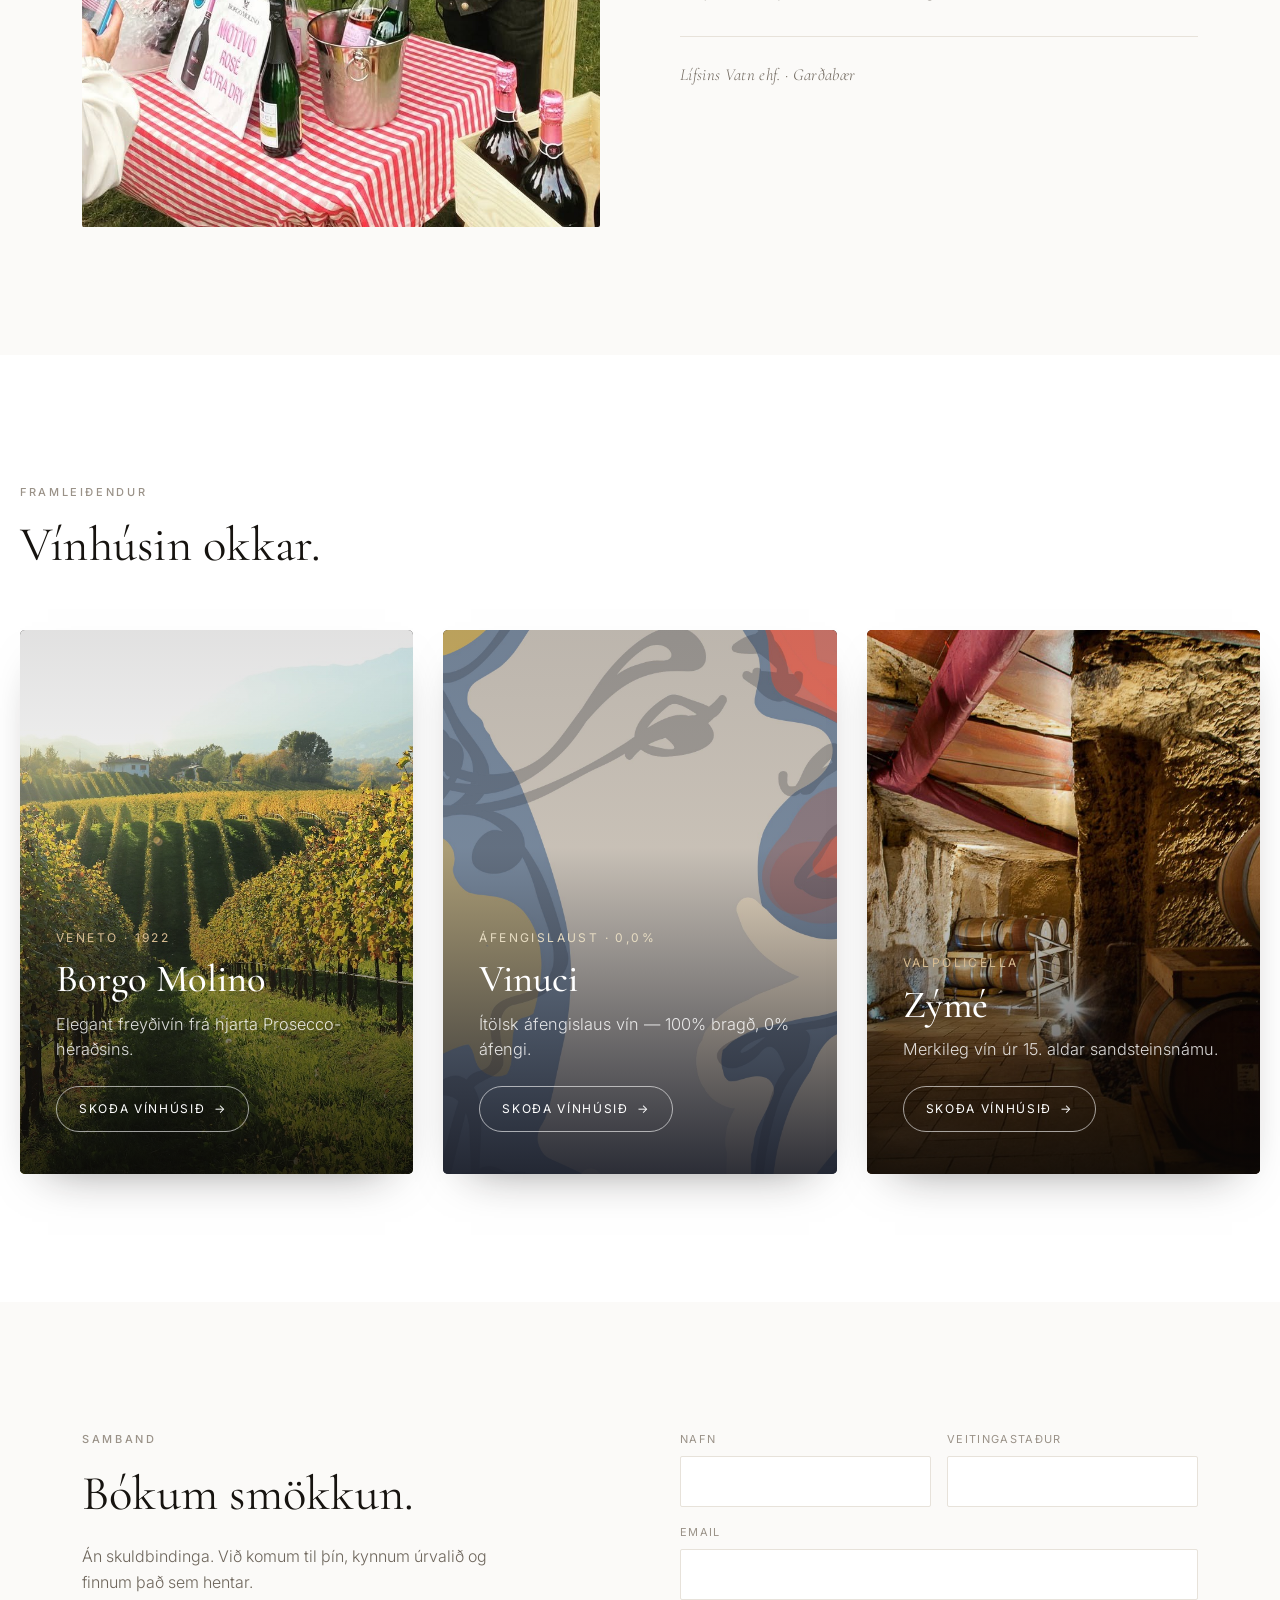
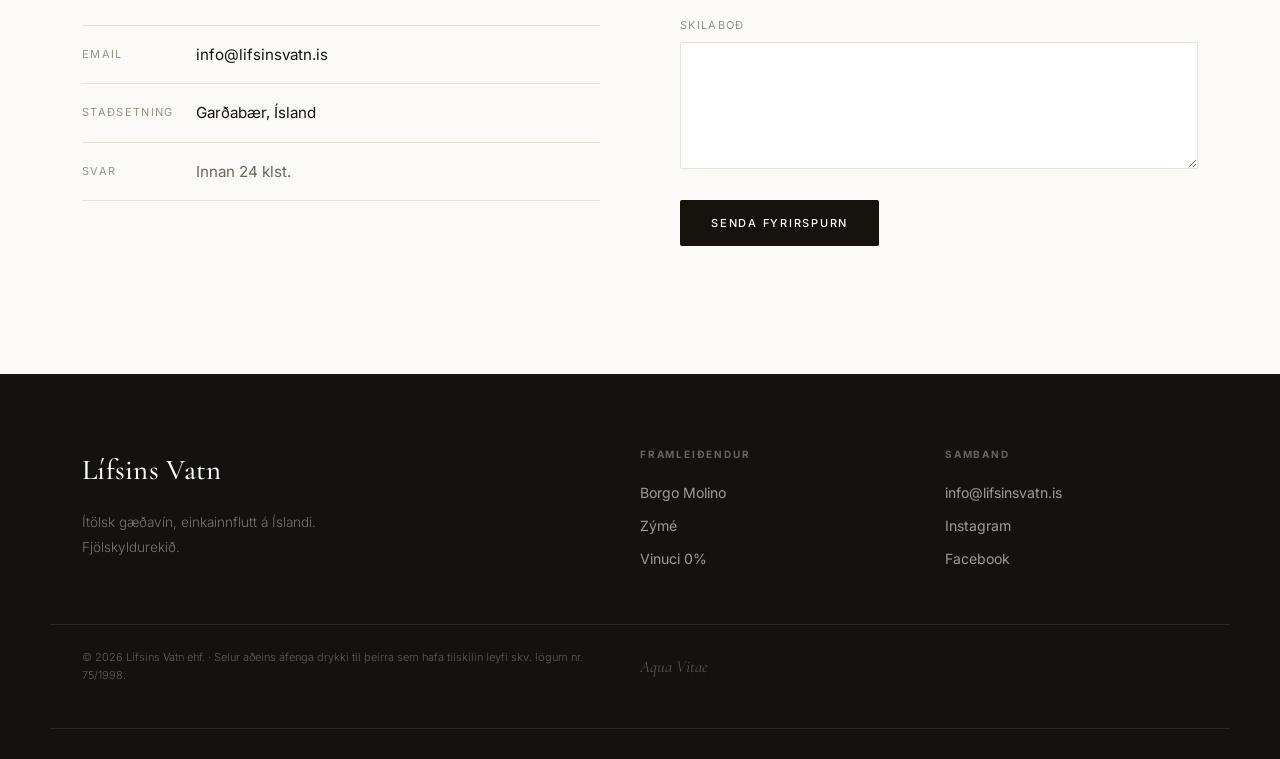
==== commit cee47e03: "Revert Zýmé card to cellar image; soften dark<->light section transitions with gradient fades Co-Aut" ====
--- a/index.html
+++ b/index.html
@@ -392,7 +392,7 @@
         </div>
       </a>
       <a class="estate-card" href="zyme.html">
-        <img src="Zym%C3%A9/Zyme_card.jpg" alt="Zýmé winery with its Corten-steel lattice façade, Valpolicella">
+        <img src="zyme_hero_cellar.jpg" alt="Zýmé's cellar carved into a 15th-century sandstone quarry">
         <div class="ec-body">
           <div class="ec-region">Valpolicella</div>
           <h3>Zýmé</h3>
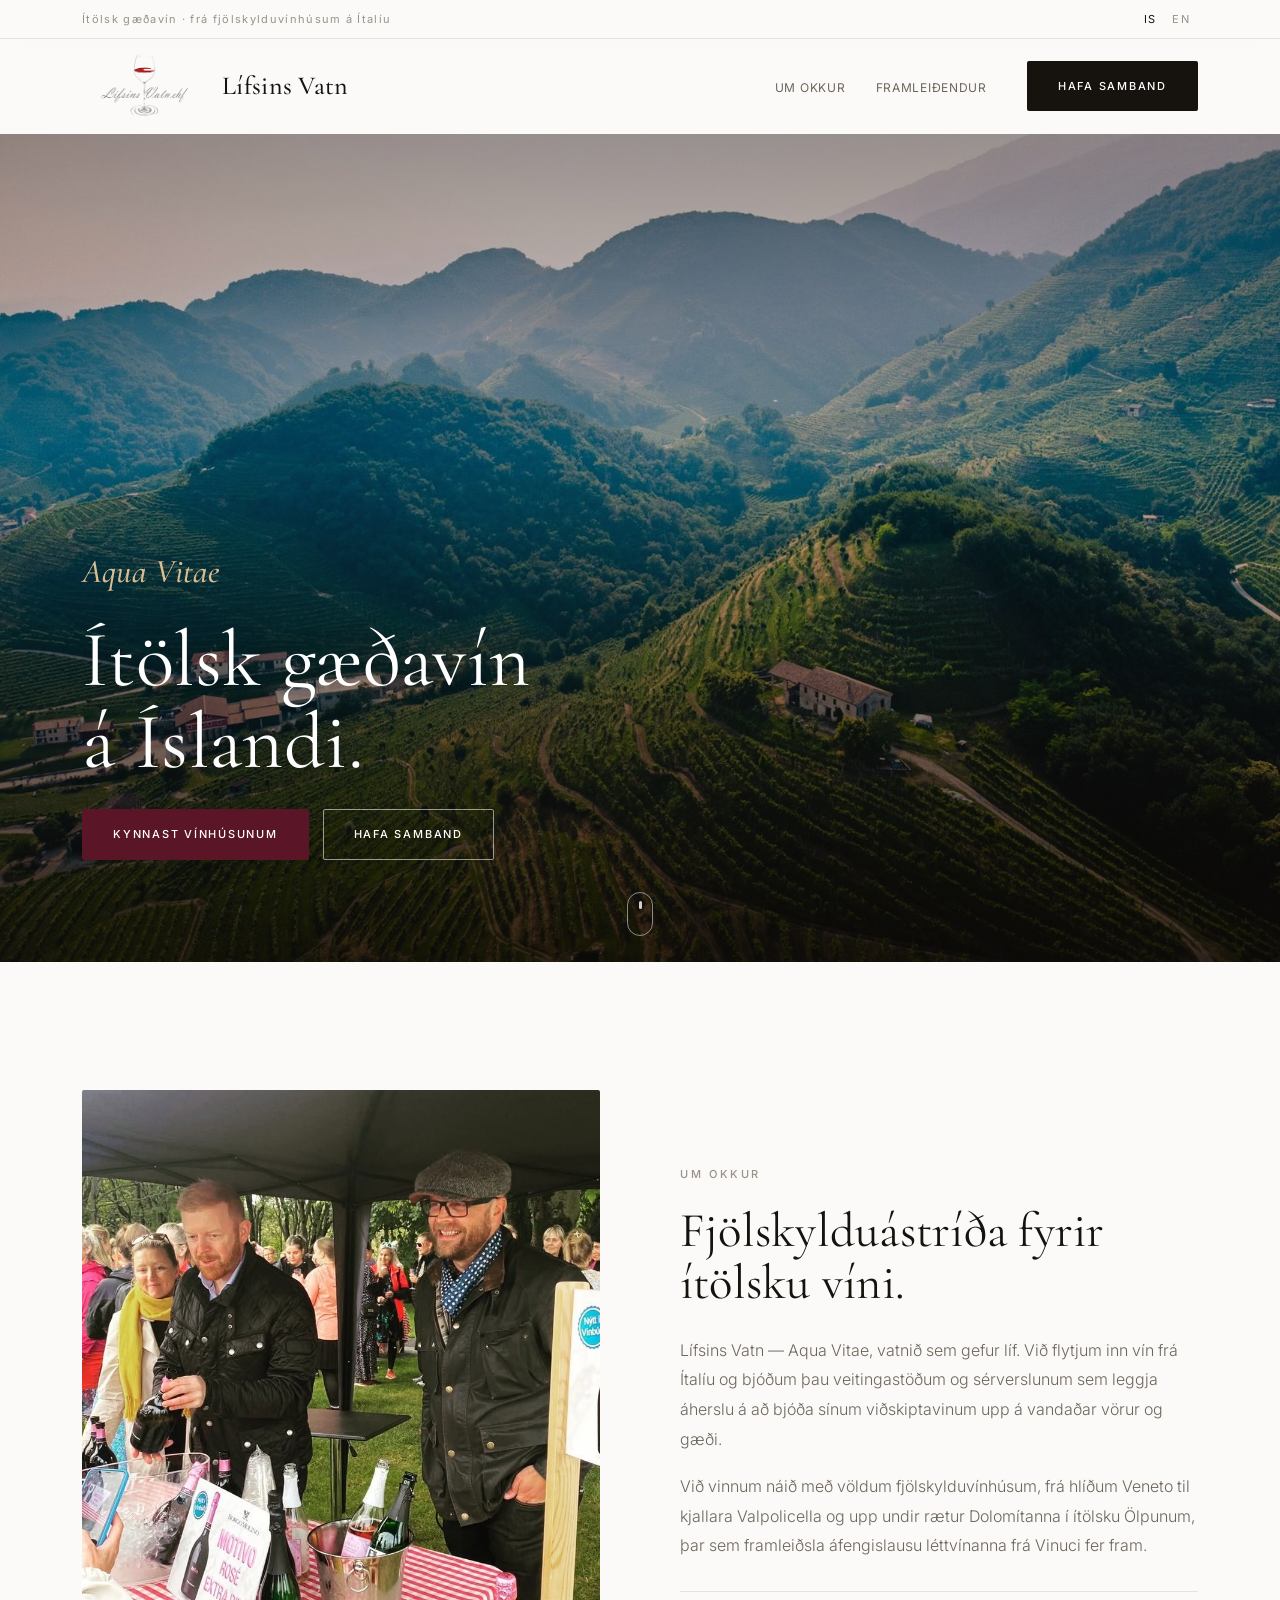
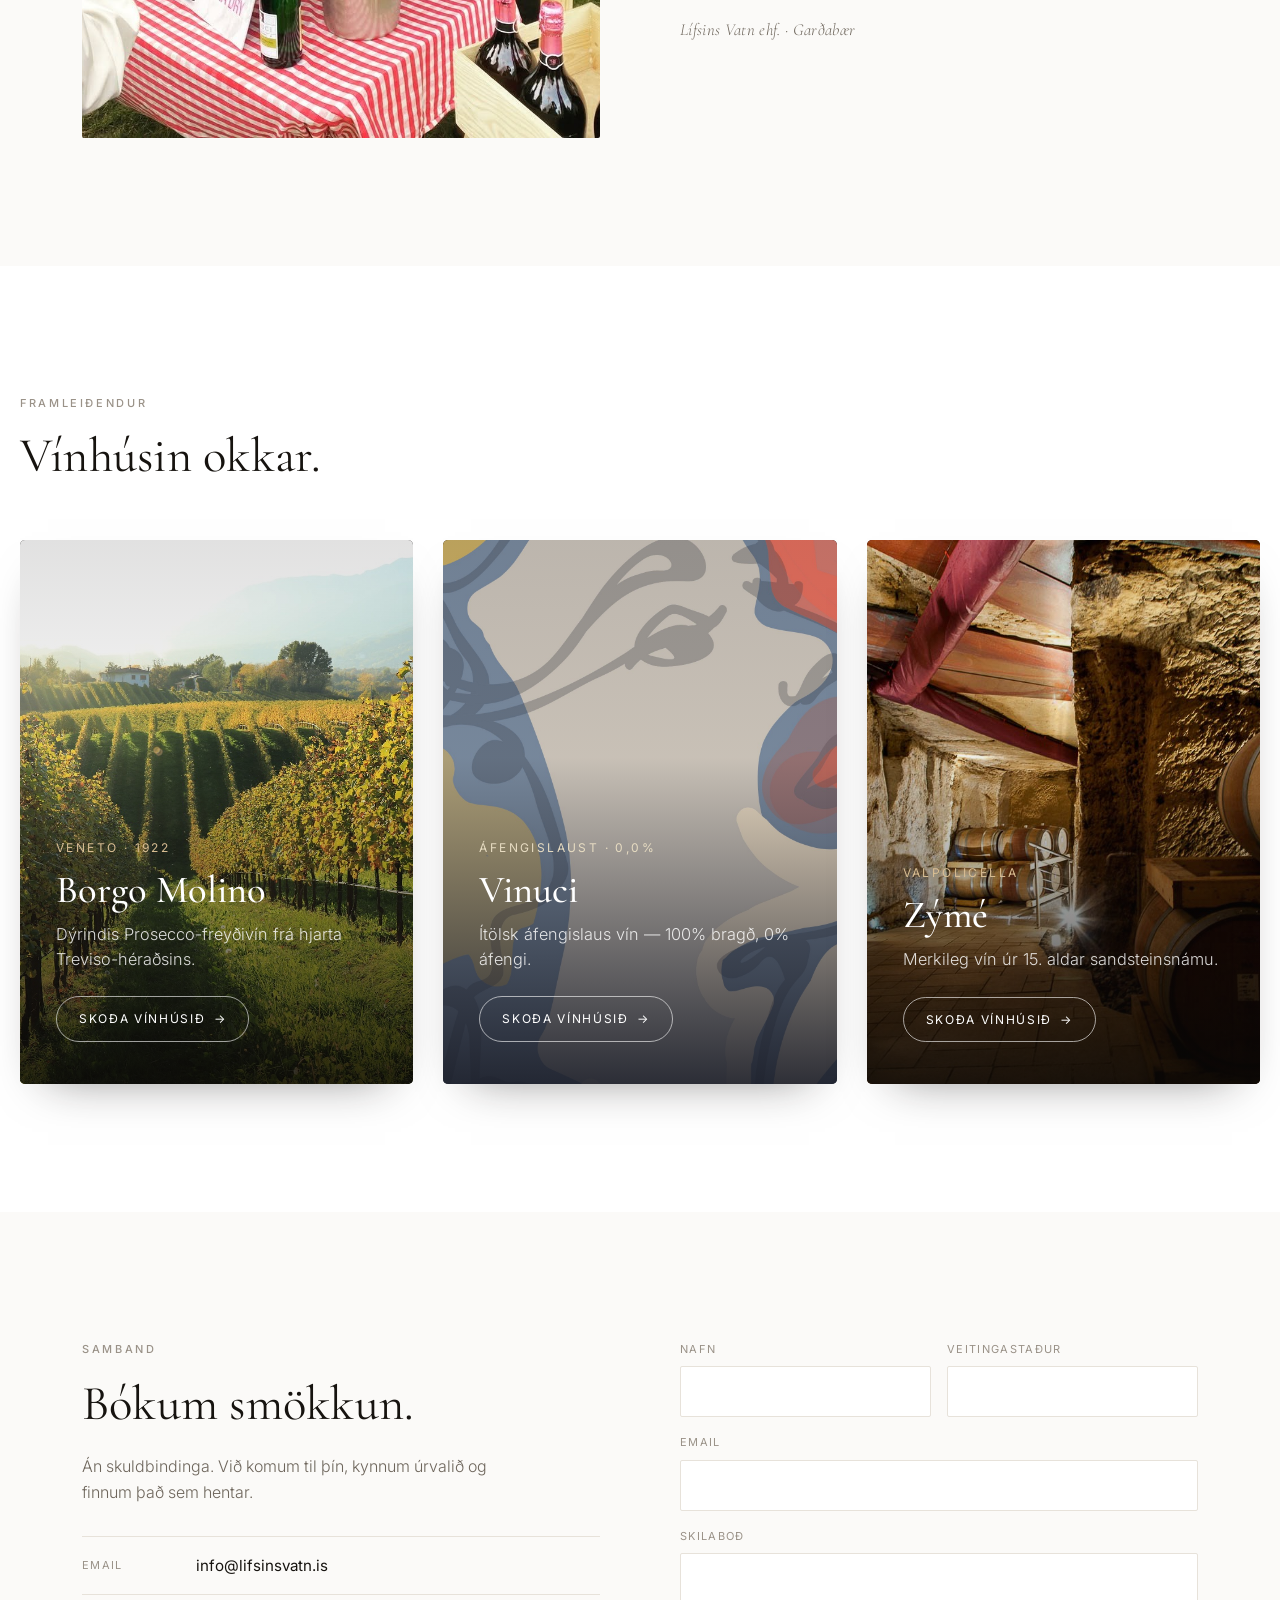
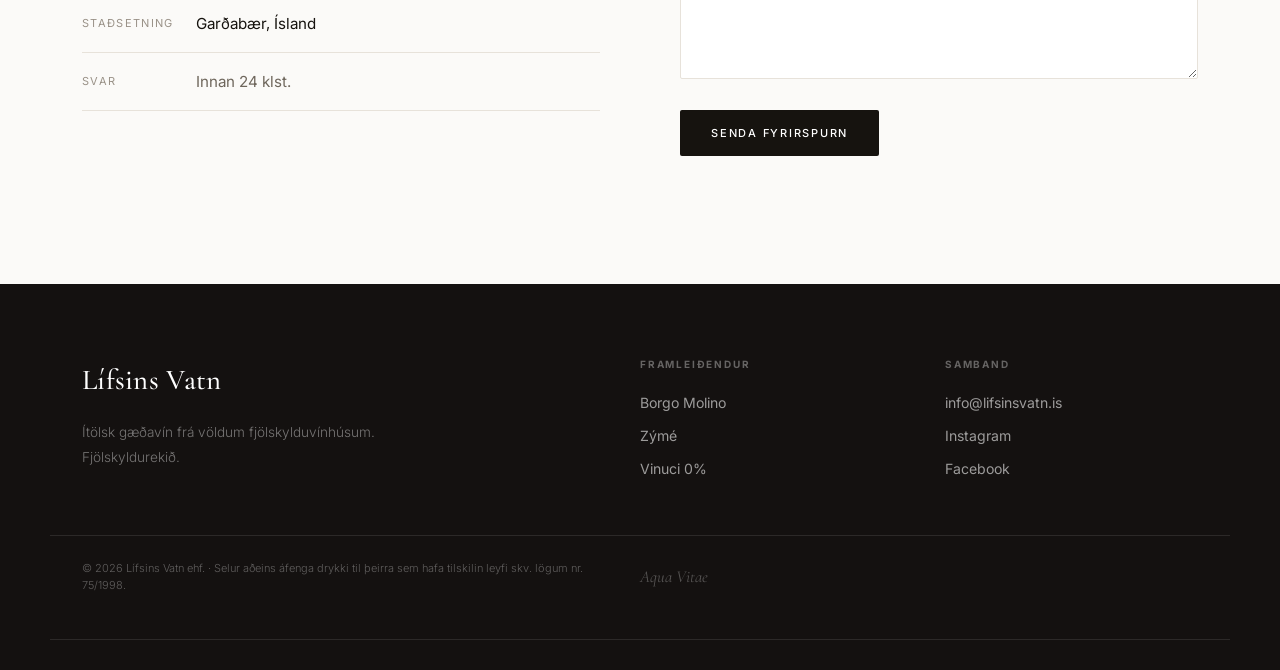
==== commit 5ad219e4: "Copy edits from boss review: refine IS/EN text, drop 'einkainnflutt' tagline & Trusted-by band, remo" ====
--- a/index.html
+++ b/index.html
@@ -314,7 +314,7 @@
 
 <div class="topbar">
   <div class="wrap">
-    <span><span class="is-t">Ítölsk gæðavín · einkainnflutt á Íslandi</span><span class="en-t">Italian fine wines · exclusively imported to Iceland</span></span>
+    <span><span class="is-t">Ítölsk gæðavín · frá fjölskylduvínhúsum á Ítalíu</span><span class="en-t">Italian fine wines · from Italian family estates</span></span>
     <span class="lang"><button id="btnIs" class="active" onclick="setLang('is')">IS</button><button id="btnEn" onclick="setLang('en')">EN</button></span>
   </div>
 </div>
@@ -334,8 +334,7 @@
   <div class="hero-bg"><img src="[data-uri]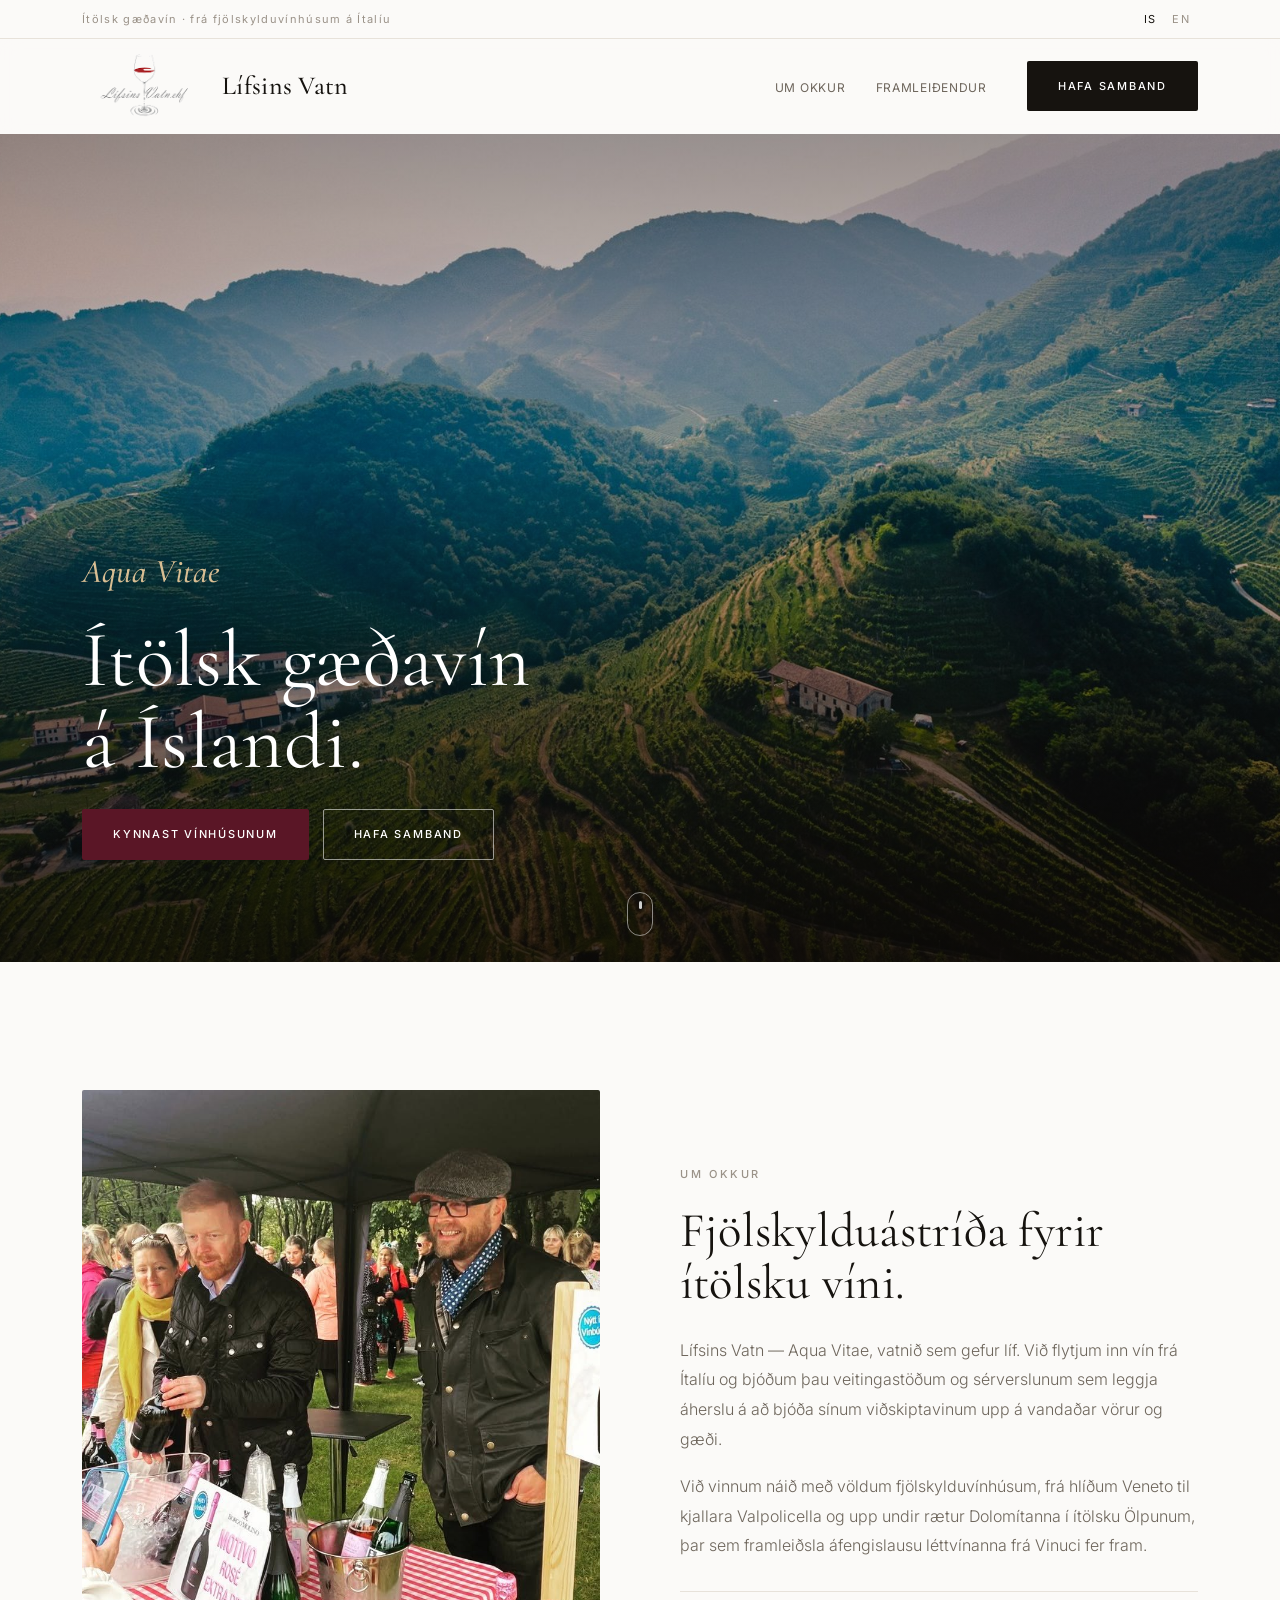
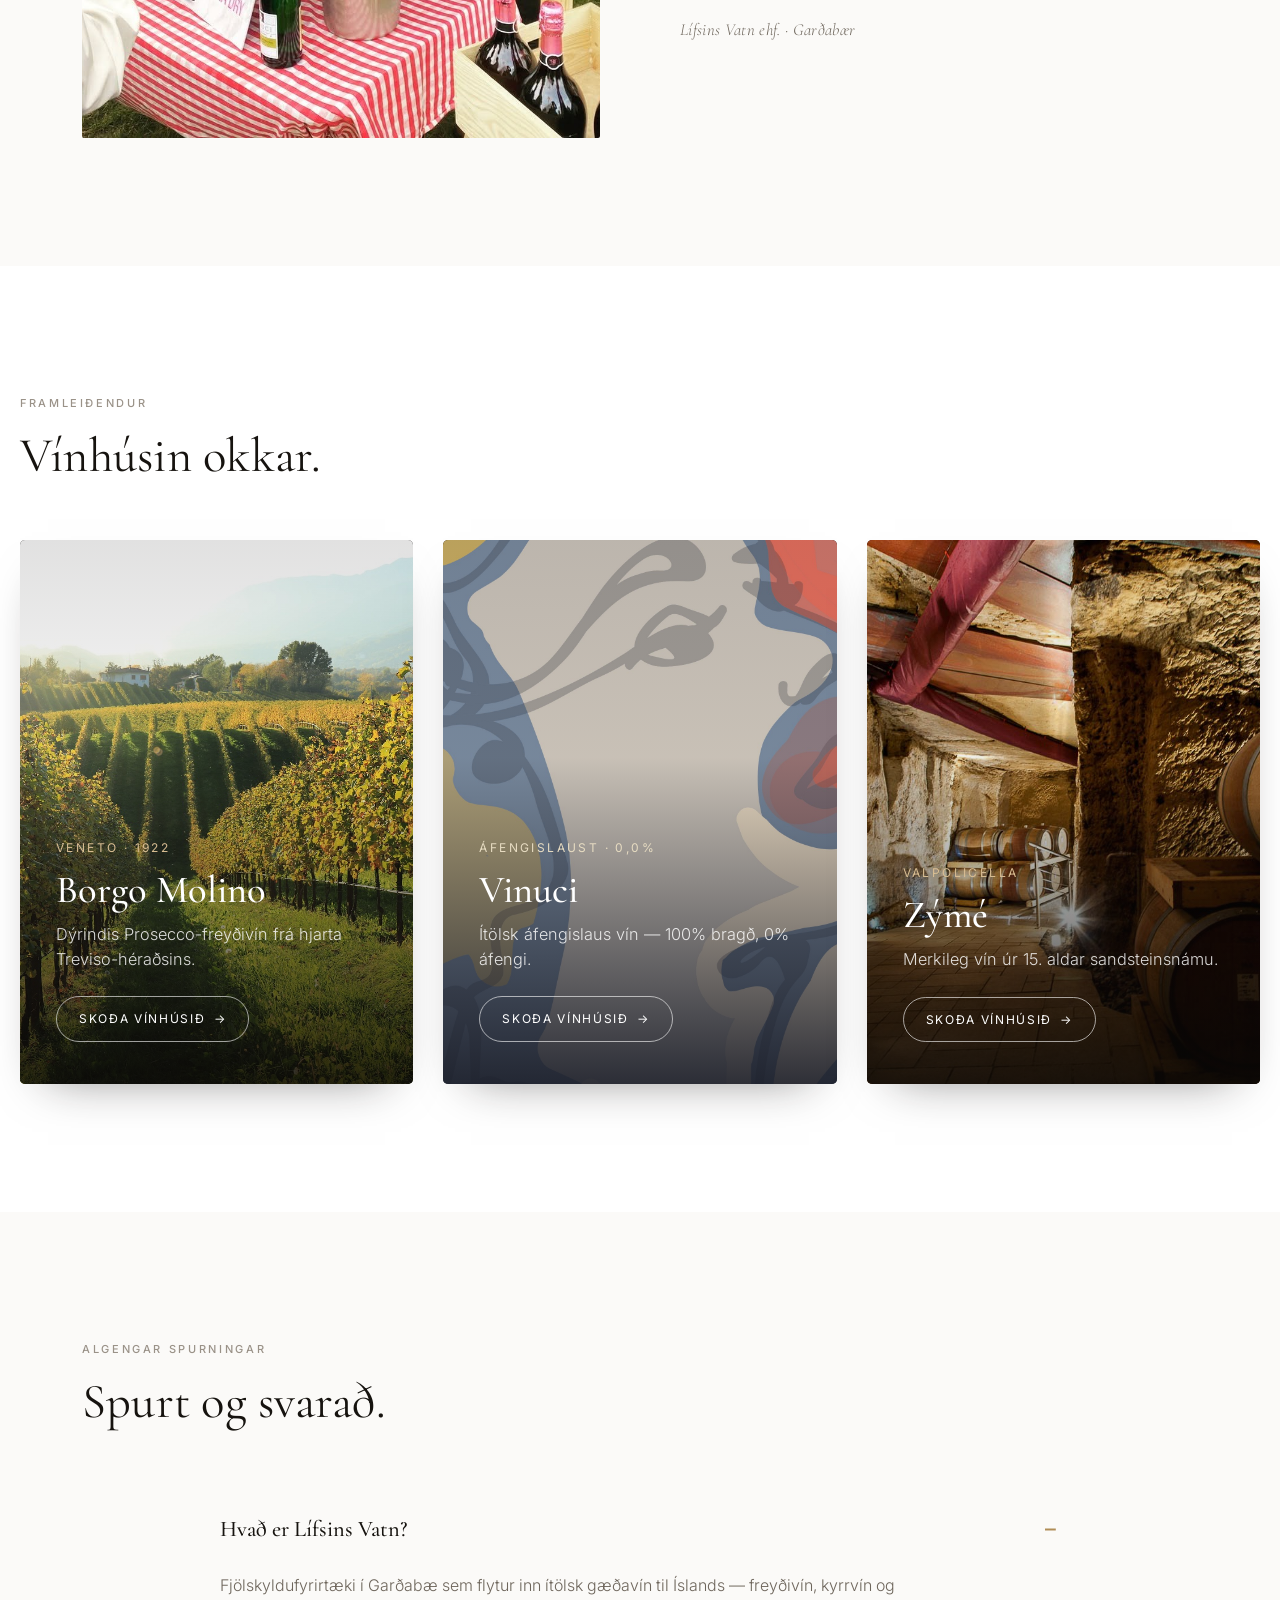
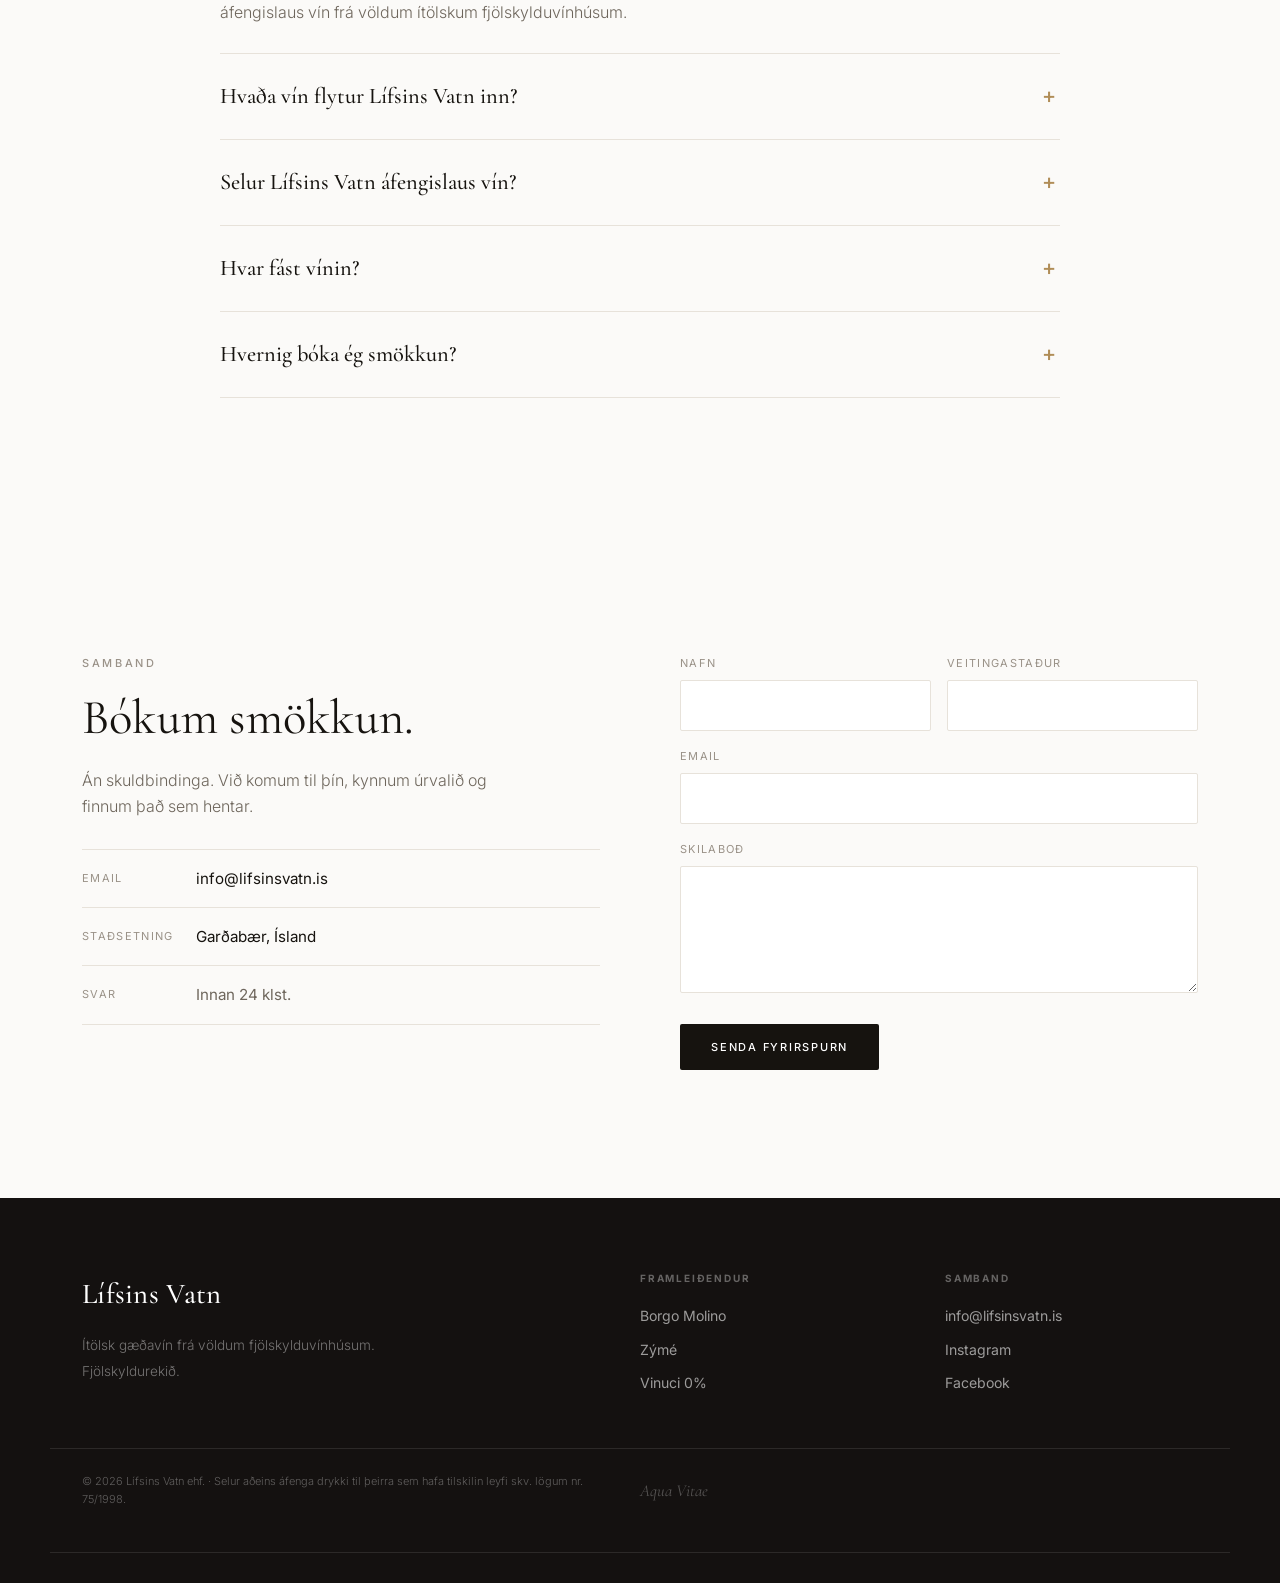
==== commit 66acc2eb: "AEO: add FAQ section + FAQPage structured data to homepage and Zýmé Homepage and Zýmé previously had" ====
--- a/index.html
+++ b/index.html
@@ -77,6 +77,22 @@
         { "@type": "ListItem", "position": 2, "name": "Vinuci", "url": "https://lifsinsvatn.is/vinuci.html" },
         { "@type": "ListItem", "position": 3, "name": "Zýmé", "url": "https://lifsinsvatn.is/zyme.html" }
       ]
+    },
+    {
+      "@type": "FAQPage",
+      "@id": "https://lifsinsvatn.is/#faq",
+      "mainEntity": [
+        { "@type": "Question", "name": "Hvað er Lífsins Vatn?",
+          "acceptedAnswer": { "@type": "Answer", "text": "Fjölskyldufyrirtæki í Garðabæ sem flytur inn ítölsk gæðavín til Íslands — freyðivín, kyrrvín og áfengislaus vín frá völdum ítölskum fjölskylduvínhúsum." } },
+        { "@type": "Question", "name": "Hvaða vín flytur Lífsins Vatn inn?",
+          "acceptedAnswer": { "@type": "Answer", "text": "Vín frá þremur ítölskum framleiðendum: freyðivín frá Borgo Molino (Valdobbiadene Prosecco), merkileg vín frá Zýmé í Valpolicella, og áfengislaus vín frá Vinuci." } },
+        { "@type": "Question", "name": "Selur Lífsins Vatn áfengislaus vín?",
+          "acceptedAnswer": { "@type": "Answer", "text": "Já. Vinuci er ítalskt áfengislaust léttvín (0,0%) — 100% bragð en 0% áfengi — og er í sérstökum forgangi hjá okkur." } },
+        { "@type": "Question", "name": "Hvar fást vínin?",
+          "acceptedAnswer": { "@type": "Answer", "text": "Lífsins Vatn útvegar veitingastöðum, hótelum, sérverslunum og einstaklingum með tilskilin leyfi. Hafðu samband í info@lifsinsvatn.is eða síma +354 694 5257." } },
+        { "@type": "Question", "name": "Hvernig bóka ég smökkun?",
+          "acceptedAnswer": { "@type": "Answer", "text": "Hafðu samband í info@lifsinsvatn.is eða síma +354 694 5257. Við komum til þín, kynnum úrvalið og finnum það sem hentar — án skuldbindinga." } }
+      ]
     }
   ]
 }
@@ -281,6 +297,14 @@
 .footer-bottom{display:flex;justify-content:space-between;gap:24px;padding-top:24px;align-items:center}
 .footer-bottom p{font-size:11px;color:rgba(255,255,255,.32);font-weight:300;line-height:1.6;max-width:620px}
 
+.faq-list{max-width:840px;margin:6px auto 0}
+.faq-item{border-bottom:1px solid var(--line)}
+.faq-item summary{cursor:pointer;list-style:none;padding:24px 44px 24px 0;position:relative;font-family:var(--serif);font-size:1.4rem;font-weight:500;color:var(--ink)}
+.faq-item summary::-webkit-details-marker{display:none}
+.faq-item summary::after{content:'+';position:absolute;right:4px;top:50%;transform:translateY(-50%);font-family:var(--sans);font-size:1.35rem;color:var(--gold)}
+.faq-item[open] summary::after{content:'\2013'}
+.faq-item .faq-a{padding:0 44px 26px 0;color:var(--muted);font-weight:300;line-height:1.72;max-width:72ch}
+.faq-item .faq-a a{color:var(--wine);text-decoration:underline}
 .en-t{display:none}.is-t{display:inline}
 body.en .is-t{display:none}body.en .en-t{display:inline}
 
@@ -397,6 +421,37 @@
   </div>
 </section>
 
+<section class="section" id="faq">
+  <div class="wrap">
+    <div class="sec-head reveal">
+      <span class="eyebrow"><span class="is-t">Algengar spurningar</span><span class="en-t">FAQ</span></span>
+      <h2 class="h2"><span class="is-t">Spurt og svarað.</span><span class="en-t">Questions &amp; answers.</span></h2>
+    </div>
+    <div class="faq-list reveal">
+      <details class="faq-item" open>
+        <summary><span class="is-t">Hvað er Lífsins Vatn?</span><span class="en-t">What is Lífsins Vatn?</span></summary>
+        <div class="faq-a"><span class="is-t">Fjölskyldufyrirtæki í Garðabæ sem flytur inn ítölsk gæðavín til Íslands — freyðivín, kyrrvín og áfengislaus vín frá völdum ítölskum fjölskylduvínhúsum.</span><span class="en-t">A family company in Garðabær importing fine Italian wines to Iceland — sparkling, still and alcohol-free wines from hand-picked Italian family estates.</span></div>
+      </details>
+      <details class="faq-item">
+        <summary><span class="is-t">Hvaða vín flytur Lífsins Vatn inn?</span><span class="en-t">Which wines does Lífsins Vatn import?</span></summary>
+        <div class="faq-a"><span class="is-t">Vín frá þremur ítölskum framleiðendum: freyðivín frá Borgo Molino (Valdobbiadene Prosecco), merkileg vín frá Zýmé í Valpolicella, og áfengislaus vín frá Vinuci.</span><span class="en-t">Wines from three Italian producers: sparkling wine from Borgo Molino (Valdobbiadene Prosecco), remarkable wines from Zýmé in Valpolicella, and alcohol-free wines from Vinuci.</span></div>
+      </details>
+      <details class="faq-item">
+        <summary><span class="is-t">Selur Lífsins Vatn áfengislaus vín?</span><span class="en-t">Does Lífsins Vatn sell alcohol-free wine?</span></summary>
+        <div class="faq-a"><span class="is-t">Já. Vinuci er ítalskt áfengislaust léttvín (0,0%) — 100% bragð en 0% áfengi — og er í sérstökum forgangi hjá okkur.</span><span class="en-t">Yes. Vinuci is Italian alcohol-free wine (0.0%) — 100% flavour, 0% alcohol — and a particular focus for us.</span></div>
+      </details>
+      <details class="faq-item">
+        <summary><span class="is-t">Hvar fást vínin?</span><span class="en-t">Where can I get the wines?</span></summary>
+        <div class="faq-a"><span class="is-t">Lífsins Vatn útvegar veitingastöðum, hótelum, sérverslunum og einstaklingum með tilskilin leyfi. Hafðu samband í <a href="#contact">info@lifsinsvatn.is</a> eða síma +354 694 5257.</span><span class="en-t">Lífsins Vatn supplies restaurants, hotels, specialty shops and licensed buyers. Get in touch at <a href="#contact">info@lifsinsvatn.is</a> or call +354 694 5257.</span></div>
+      </details>
+      <details class="faq-item">
+        <summary><span class="is-t">Hvernig bóka ég smökkun?</span><span class="en-t">How do I book a tasting?</span></summary>
+        <div class="faq-a"><span class="is-t">Hafðu samband í <a href="#contact">info@lifsinsvatn.is</a> eða síma +354 694 5257. Við komum til þín, kynnum úrvalið og finnum það sem hentar — án skuldbindinga.</span><span class="en-t">Get in touch at <a href="#contact">info@lifsinsvatn.is</a> or call +354 694 5257. We come to you, present the range and find what fits — no obligation.</span></div>
+      </details>
+    </div>
+  </div>
+</section>
+
 <section class="section" id="contact">
   <div class="wrap contact">
     <div class="contact-left reveal">
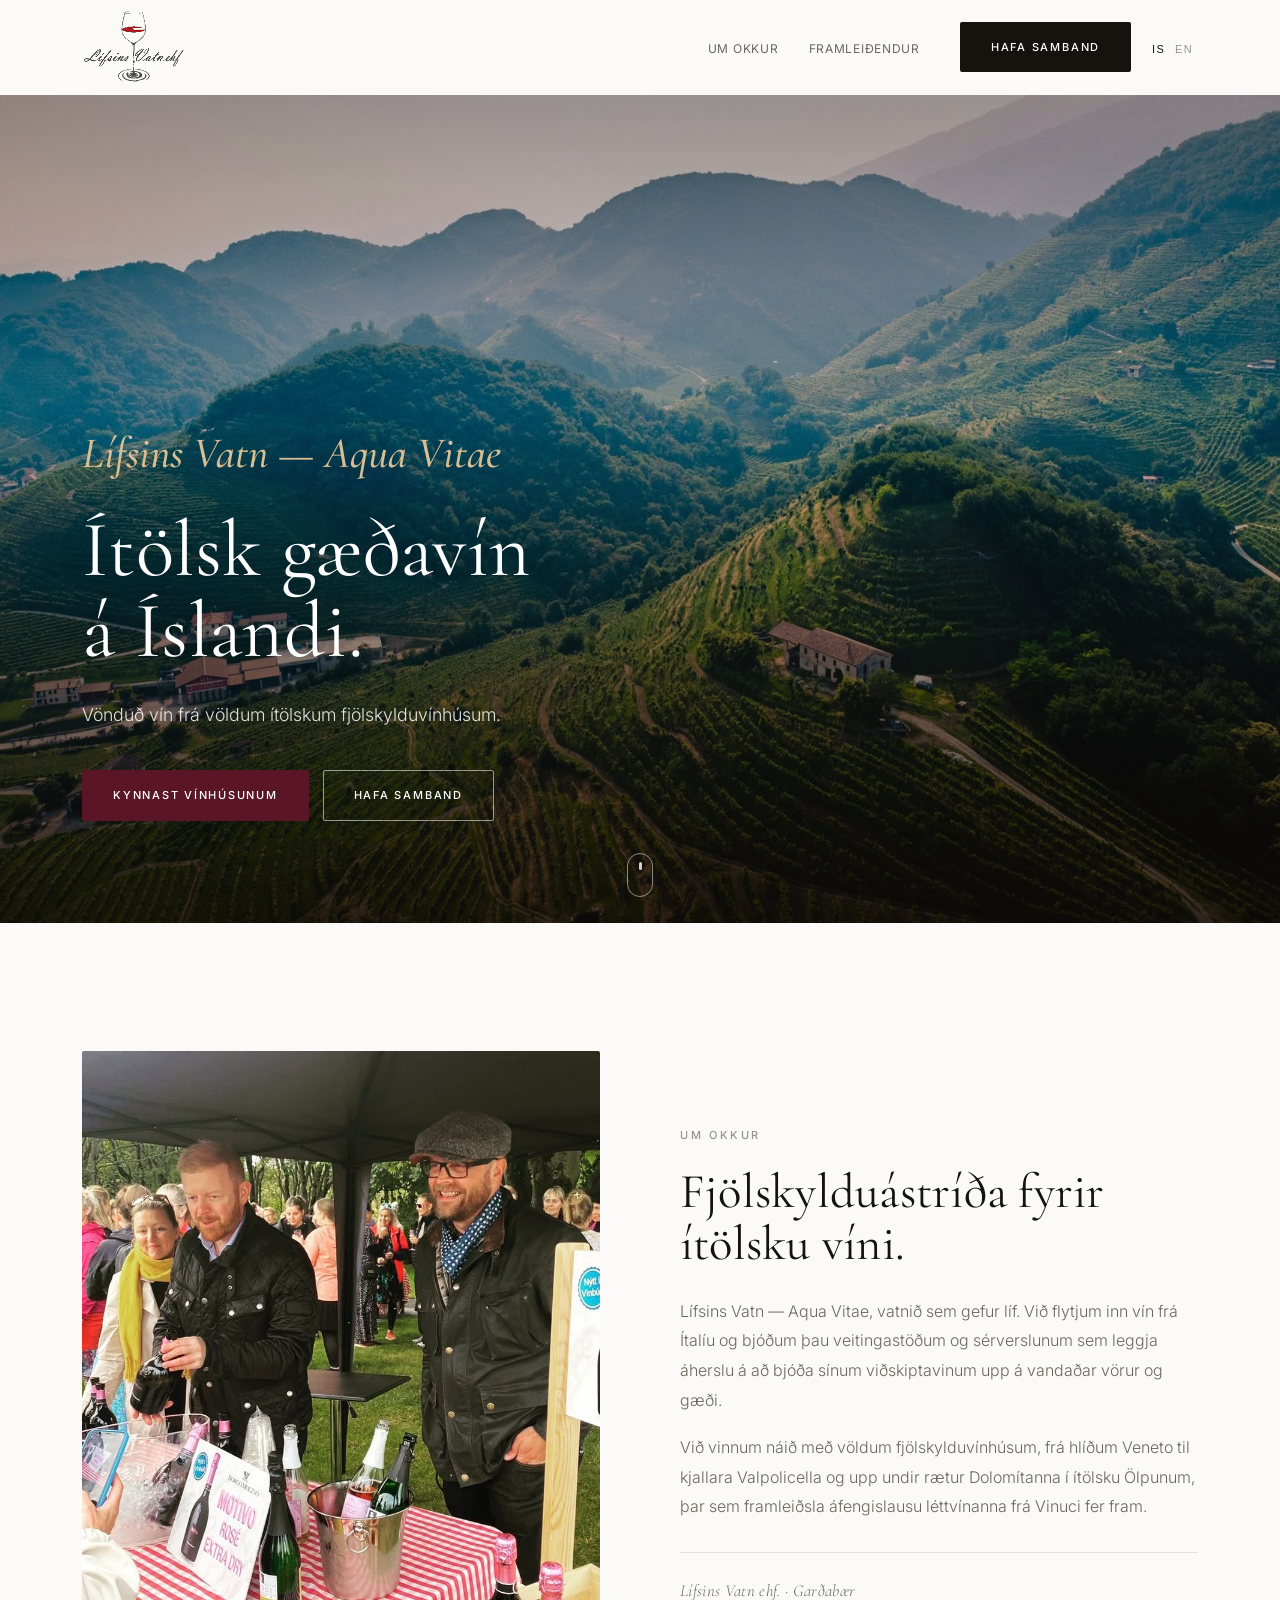
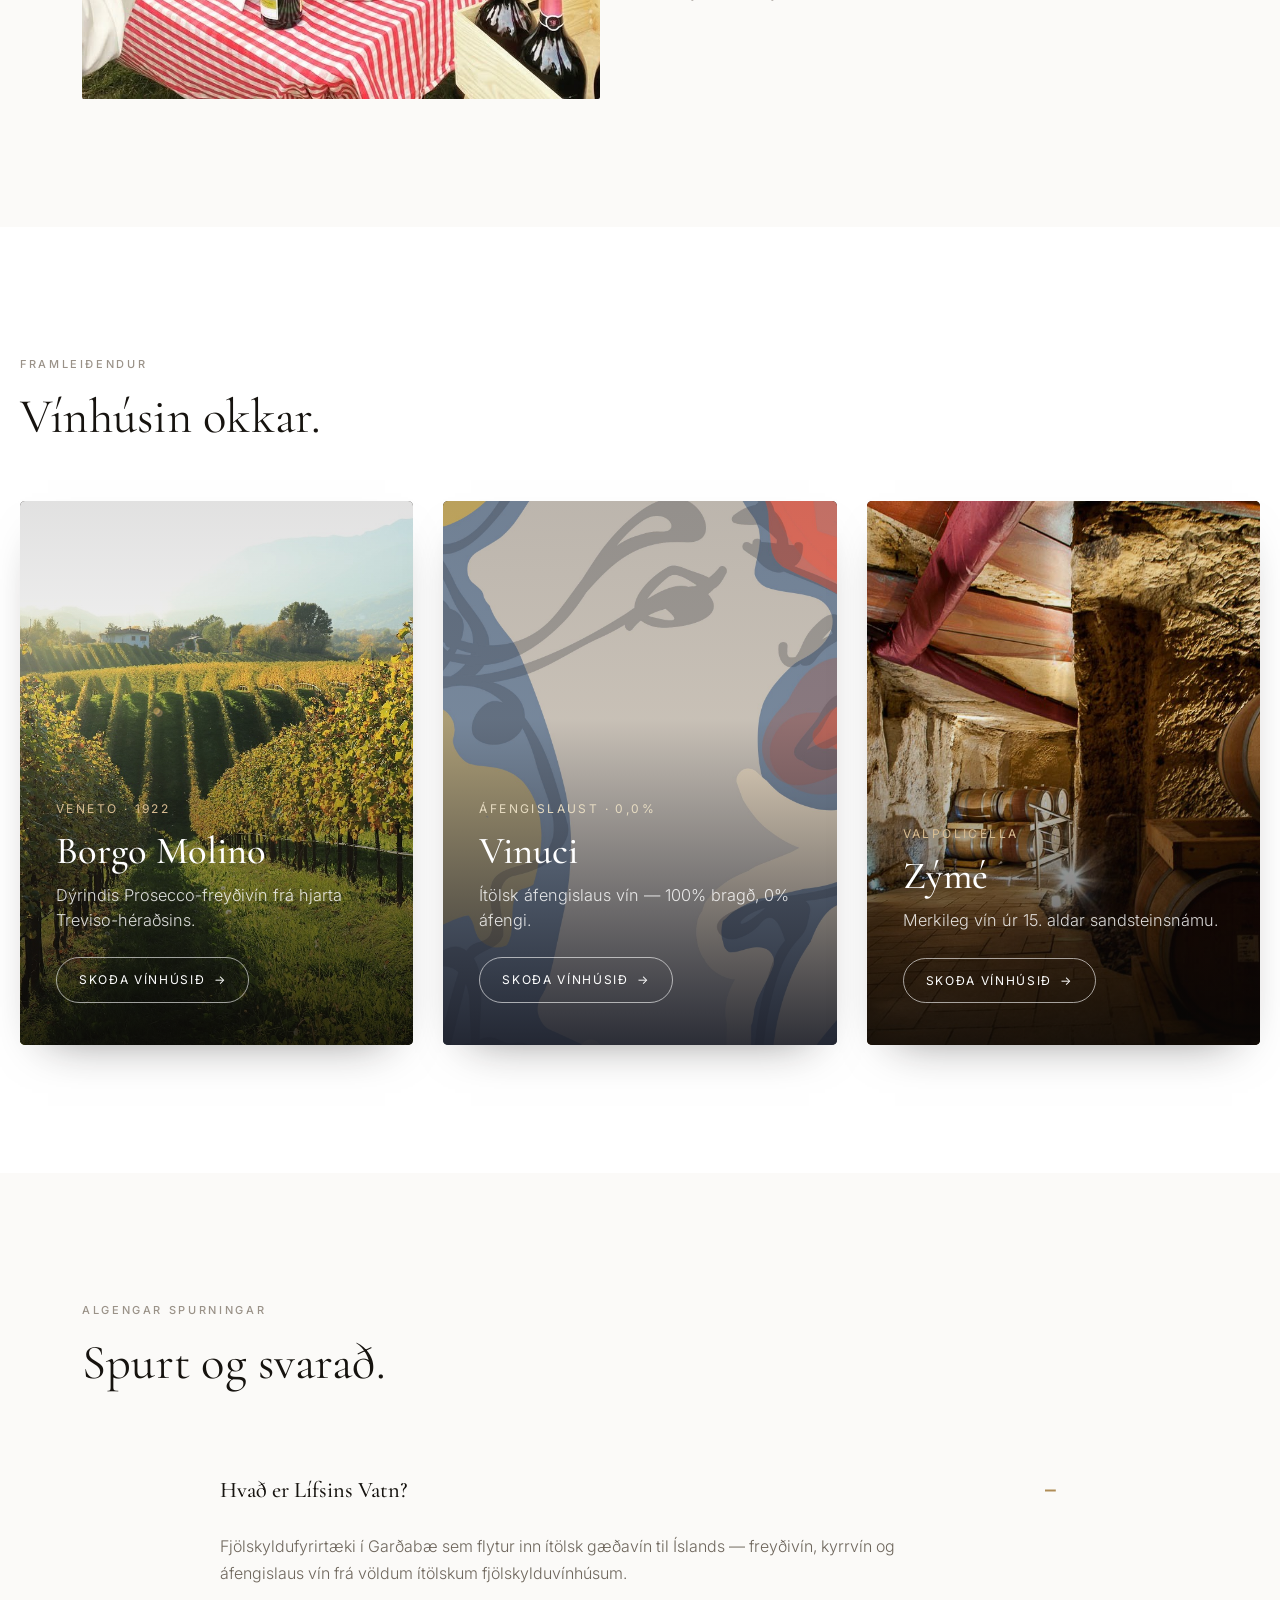
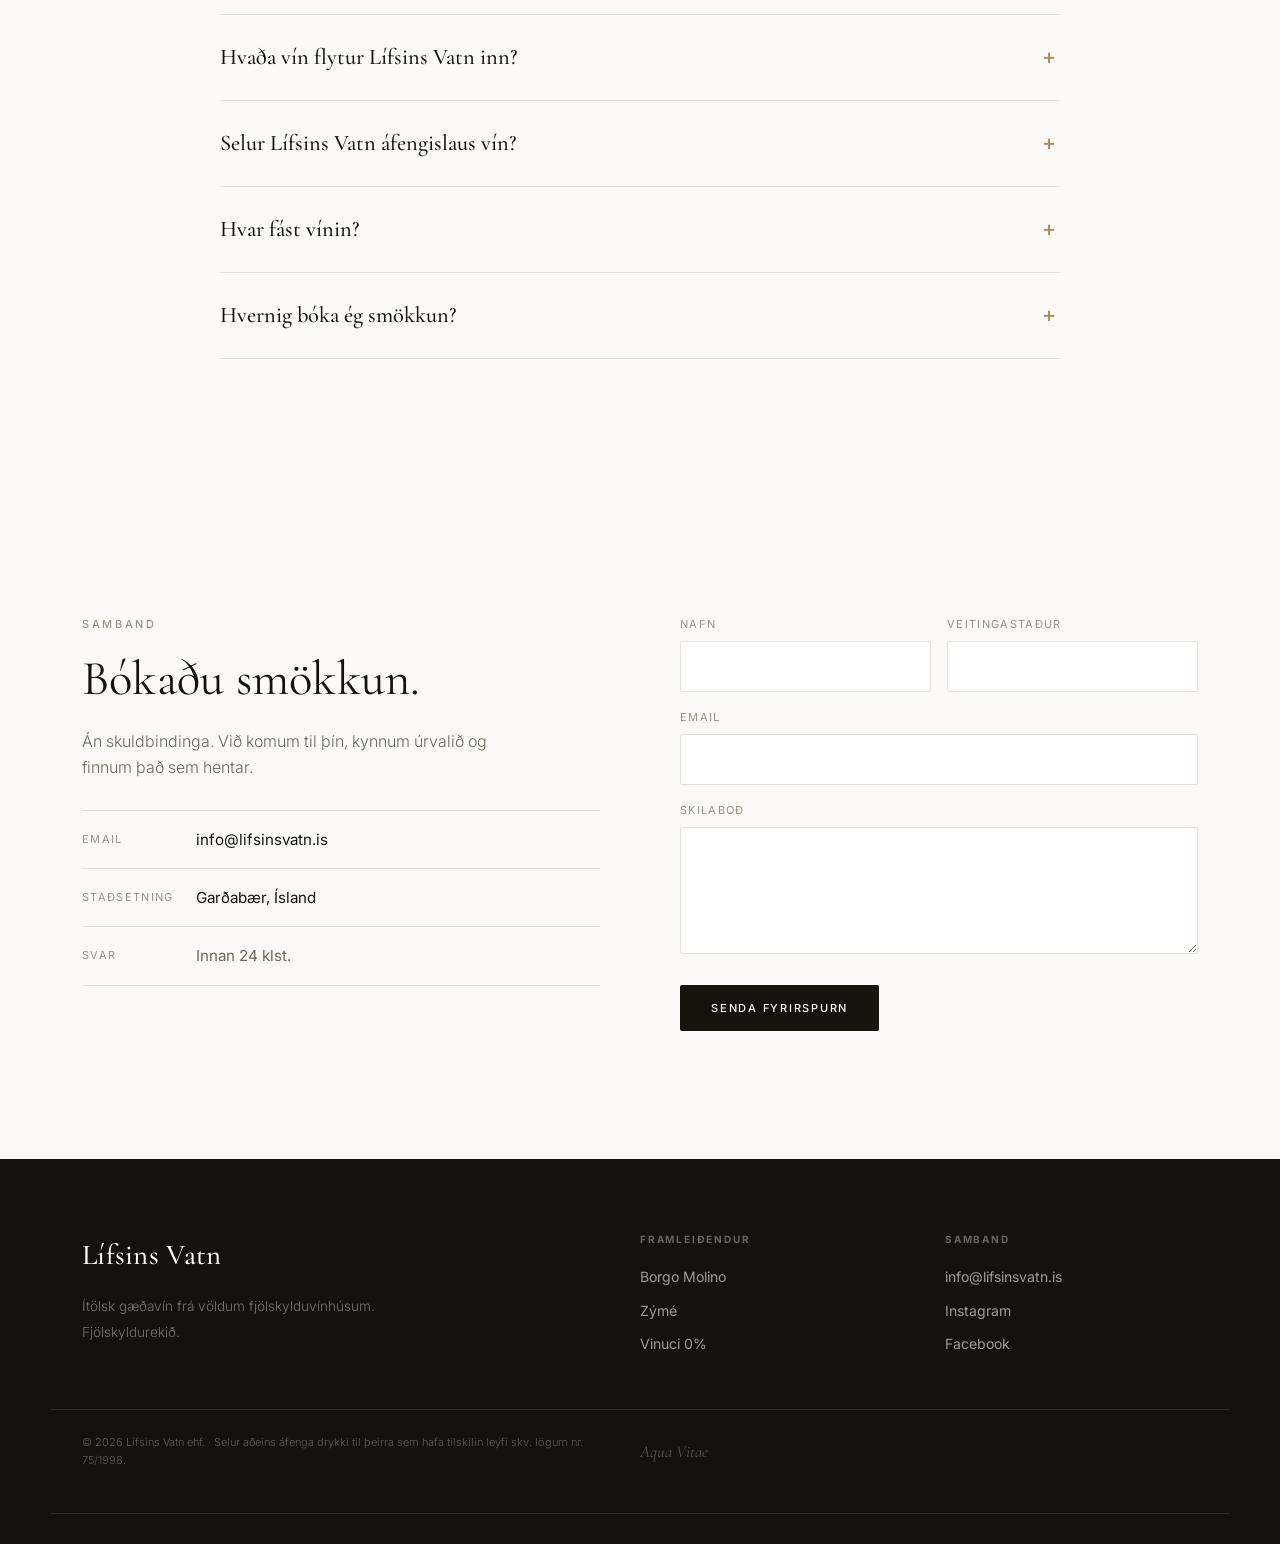
==== commit bdd7bc3c: "Site polish: nav, hero, Zýmé & Vinuci fixes - Nav: logo only (darker, cropped for legible name), rem" ====
--- a/index.html
+++ b/index.html
@@ -137,13 +137,14 @@
 /* topbar + nav */
 .topbar{border-bottom:1px solid var(--line);font-size:11px;letter-spacing:.12em;color:var(--faint)}
 .topbar .wrap{display:flex;justify-content:space-between;align-items:center;height:38px}
-.lang button{background:none;border:none;font:inherit;color:var(--faint);cursor:pointer;padding:2px 8px;letter-spacing:.12em}
+.lang button{background:none;border:none;font-size:11px;color:var(--faint);cursor:pointer;padding:2px 5px;letter-spacing:.12em}
 .lang button.active{color:var(--ink)}
 .nav{position:sticky;top:0;z-index:100;background:rgba(251,250,248,.86);backdrop-filter:blur(10px);border-bottom:1px solid transparent;transition:border-color .3s,box-shadow .3s,height .3s}
 .nav.scrolled{border-bottom-color:var(--line);box-shadow:0 8px 30px rgba(20,16,12,.05)}
 .nav .wrap{display:flex;align-items:center;height:94px;gap:40px;transition:height .3s}
 .nav.scrolled .wrap{height:76px}
-.nav-logo{display:flex;align-items:center;gap:14px}.nav-logo img{height:64px;width:auto;transition:height .3s}.nav.scrolled .nav-logo img{height:52px}
+.nav-logo{display:flex;align-items:center;gap:14px}.nav-logo img{height:72px;width:auto;transition:height .3s}.nav.scrolled .nav-logo img{height:58px}
+.nav-right{display:flex;align-items:center;gap:16px}
 .nav-name{font-family:var(--serif);font-size:26px;letter-spacing:.01em;font-weight:500;color:var(--ink);white-space:nowrap}
 .nav-links{display:flex;gap:30px;margin-left:auto;list-style:none}
 .nav-links a{font-size:12px;letter-spacing:.06em;text-transform:uppercase;color:var(--muted);position:relative;transition:.2s}
@@ -157,7 +158,7 @@
 @keyframes kenburns{to{transform:scale(1.16)}}
 .hero::after{content:'';position:absolute;inset:0;z-index:1;background:linear-gradient(180deg,rgba(12,9,7,.42) 0%,rgba(12,9,7,.12) 38%,rgba(12,9,7,.55) 74%,rgba(12,9,7,.82) 100%)}
 .hero-inner{position:relative;z-index:2;color:#fff;padding-top:120px;padding-bottom:clamp(60px,8vw,120px);width:100%}
-.hero-tag{font-family:var(--serif);font-style:italic;font-weight:500;font-size:clamp(1.5rem,2.6vw,2.15rem);color:var(--gold-lt);display:block;margin-bottom:20px}
+.hero-tag{font-family:var(--serif);font-style:italic;font-weight:500;font-size:clamp(1.9rem,3.4vw,2.9rem);color:var(--gold-lt);display:block;margin-bottom:20px}
 .hero-h1{color:#fff;max-width:15ch;margin-bottom:26px;text-shadow:0 2px 30px rgba(0,0,0,.25)}
 .hero-lead{color:rgba(255,255,255,.86);max-width:440px;margin-bottom:40px;font-size:1.12rem}
 .hero-btns{display:flex;gap:14px;flex-wrap:wrap}
@@ -318,7 +319,7 @@
   .jero .wrap{grid-template-columns:1fr}
   .jero-media img{height:320px}
   .footer .wrap{grid-template-columns:1fr 1fr}
-  .nav-links{display:none}.nav-name{font-size:18px}.nav-logo img{height:46px}
+  .nav-links{display:none}.nav-logo img{height:52px}
   .nav .wrap{gap:12px;padding:0 16px;height:72px}
   .nav-logo{gap:10px}
   .nav .btn{margin-left:auto;padding:11px 15px;font-size:10px;letter-spacing:.08em;white-space:nowrap}
@@ -336,29 +337,23 @@
 </head>
 <body>
 
-<div class="topbar">
-  <div class="wrap">
-    <span><span class="is-t">Ítölsk gæðavín · frá fjölskylduvínhúsum á Ítalíu</span><span class="en-t">Italian fine wines · from Italian family estates</span></span>
-    <span class="lang"><button id="btnIs" class="active" onclick="setLang('is')">IS</button><button id="btnEn" onclick="setLang('en')">EN</button></span>
-  </div>
-</div>
-
 <nav class="nav">
   <div class="wrap">
-    <a href="#" class="nav-logo"><img src="[data-uri]" alt="Lífsins Vatn ehf"><span class="nav-name">Lífsins Vatn</span></a>
+    <a href="#" class="nav-logo"><img src="[data-uri]" alt="Lífsins Vatn ehf"></a>
     <ul class="nav-links">
       <li><a href="#about"><span class="is-t">Um okkur</span><span class="en-t">About</span></a></li>
       <li><a href="#producers"><span class="is-t">Framleiðendur</span><span class="en-t">Producers</span></a></li>
     </ul>
-    <a href="#contact" class="btn btn-dark"><span class="is-t">Hafa samband</span><span class="en-t">Get in touch</span></a>
+    <div class="nav-right"><a href="#contact" class="btn btn-dark"><span class="is-t">Hafa samband</span><span class="en-t">Get in touch</span></a><span class="lang"><button id="btnIs" class="active" onclick="setLang('is')">IS</button><button id="btnEn" onclick="setLang('en')">EN</button></span></div>
   </div>
 </nav>
 
 <header class="hero">
   <div class="hero-bg"><img src="[data-uri]